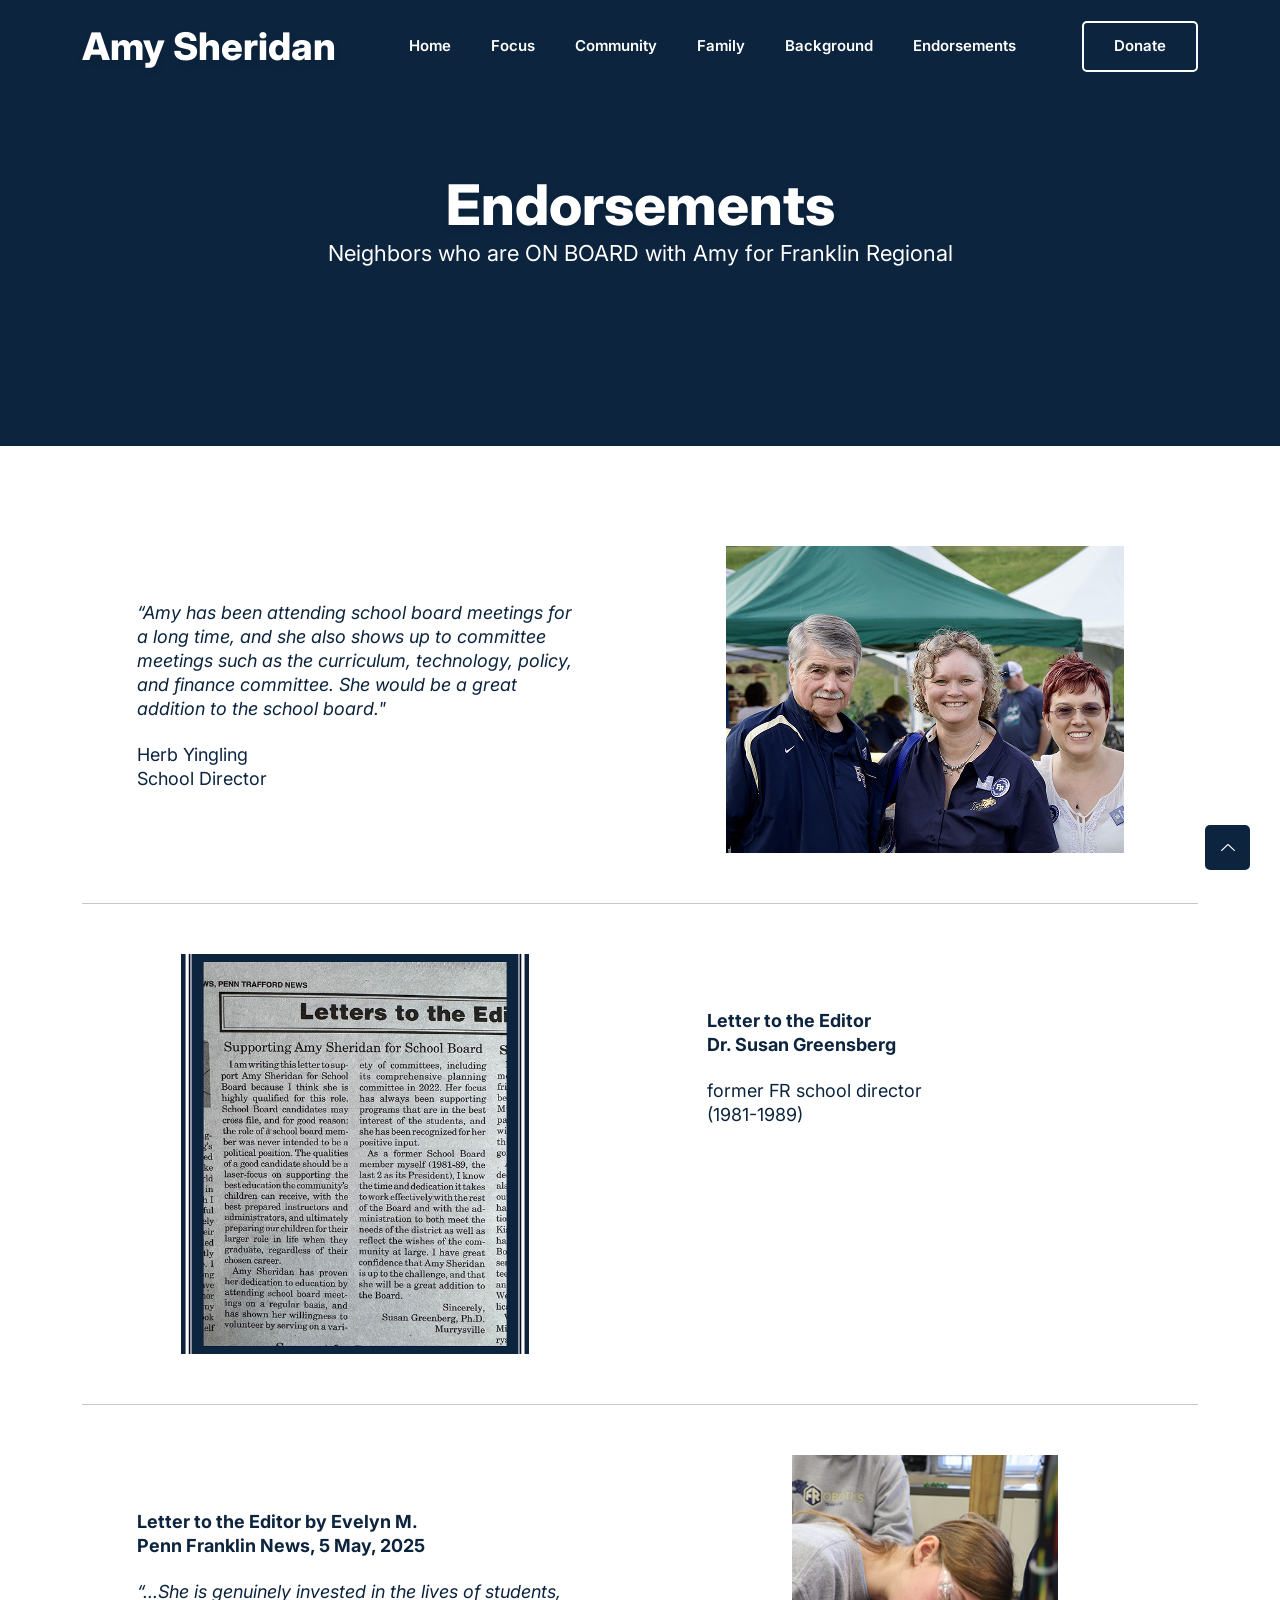
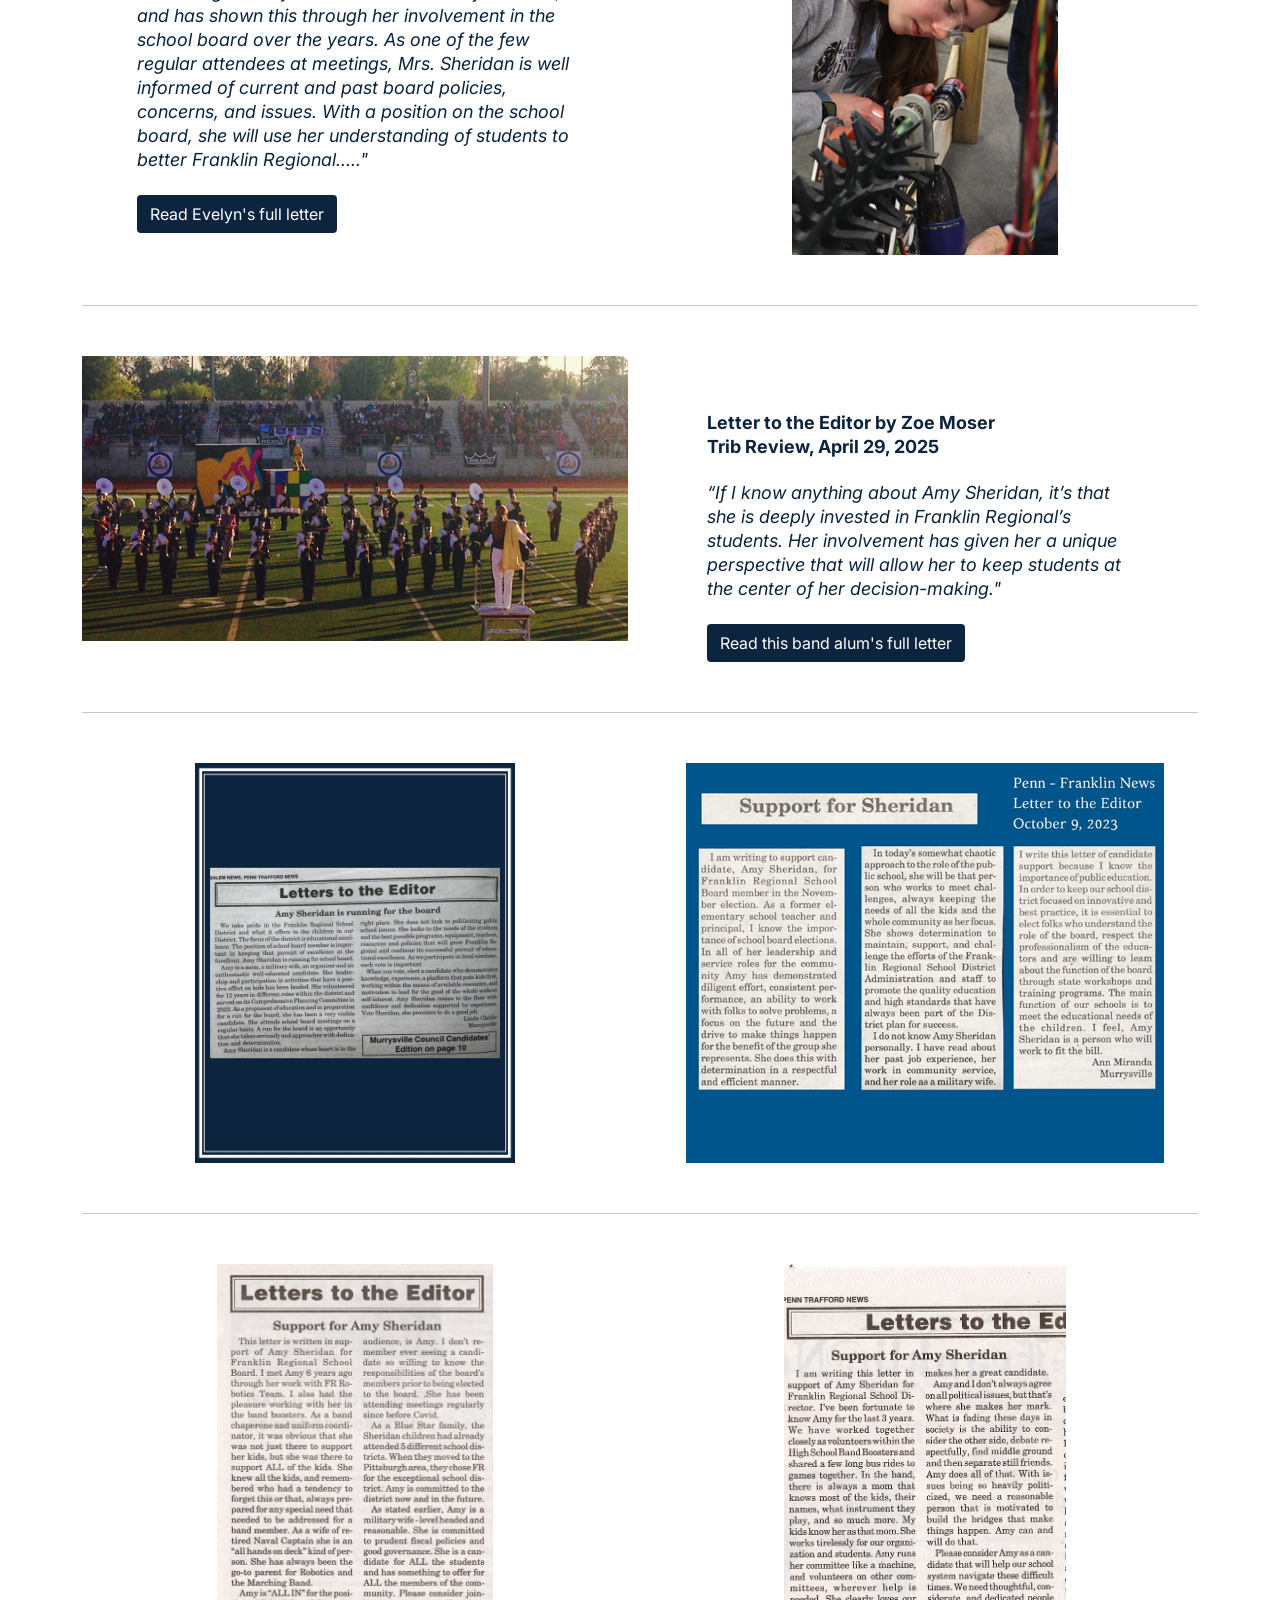
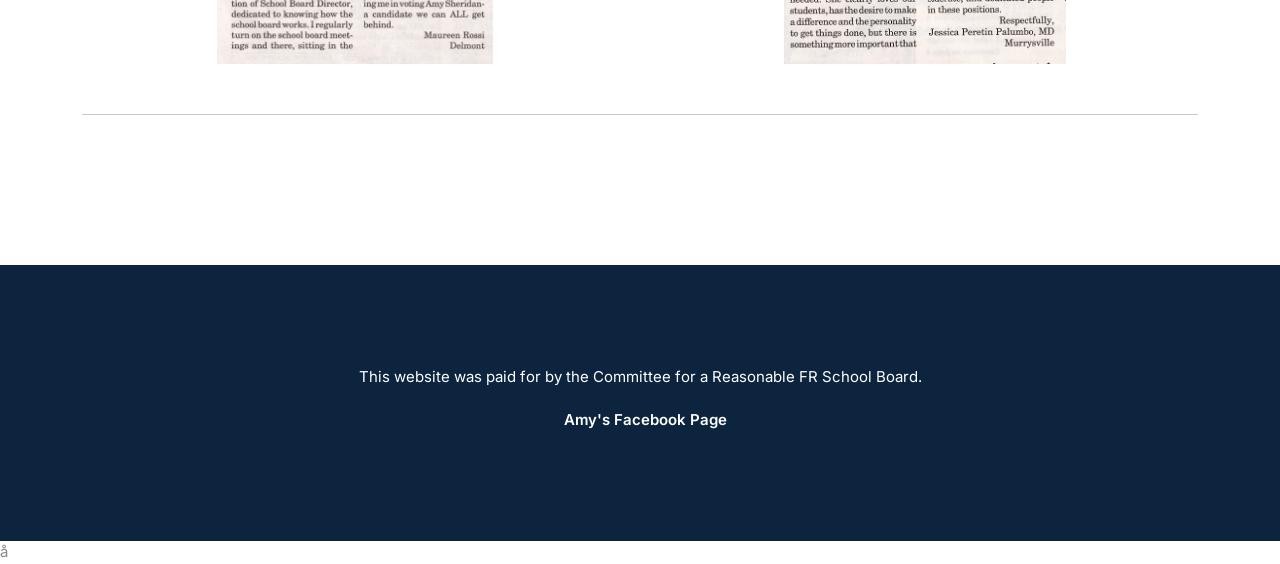
==== endorsements.html @ 5103aaeb "updates fall 25" ====
<!DOCTYPE html>
<html class="no-js" lang="zxx">

<head>
    <meta charset="utf-8" />
    <meta http-equiv="x-ua-compatible" content="ie=edge" />
    <title>Amy Sheridan - FR School Director</title>
    <meta name="description" content="" />
    <meta name="viewport" content="width=device-width, initial-scale=1" />
    <link rel="shortcut icon" type="image/x-icon" href="assets/images/favicon.svg" />

    <!-- ========================= CSS here ========================= -->
    <link rel="stylesheet" href="assets/css/bootstrap.min.css" />
    <link rel="stylesheet" href="assets/css/LineIcons.2.0.css" />
    <link rel="stylesheet" href="assets/css/animate.css" />
    <link rel="stylesheet" href="assets/css/tiny-slider.css" />
    <link rel="stylesheet" href="assets/css/glightbox.min.css" />
    <link rel="stylesheet" href="assets/css/main.css" />

</head>

<body>
    <!--[if lte IE 9]>
      <p class="browserupgrade">
        You are using an <strong>outdated</strong> browser. Please
        <a href="https://browsehappy.com/">upgrade your browser</a> to improve
        your experience and security.
      </p>
    <![endif]-->

    <!-- Preloader -->
    <div class="preloader">
        <div class="preloader-inner">
            <div class="preloader-icon">
                <span></span>
                <span></span>
            </div>
        </div>
    </div>
    <!-- /End Preloader -->

    <!-- Start Header Area -->
    <header class="header navbar-area">
        <div class="container">
            <div class="row align-items-center">
                <div class="col-lg-12">
                    <div class="nav-inner">
                        <!-- Start Navbar -->
                        <nav class="navbar navbar-expand-lg">
                            <a class="navbar-brand" href="index.html">
                                <h1>Amy Sheridan</h1>
                            </a>
                            <button class="navbar-toggler mobile-menu-btn" type="button" data-bs-toggle="collapse"
                                data-bs-target="#navbarSupportedContent" aria-controls="navbarSupportedContent"
                                aria-expanded="false" aria-label="Toggle navigation">
                                <span class="toggler-icon"></span>
                                <span class="toggler-icon"></span>
                                <span class="toggler-icon"></span>
                            </button>
                            <div class="collapse navbar-collapse sub-menu-bar" id="navbarSupportedContent">
                                <ul id="nav" class="navbar-nav ms-auto">
                                    <li class="nav-item">
                                        <a href="https://reasonablefrschoolboard.org#home" class="page-scroll active"
                                            aria-label="Toggle navigation">Home</a>
                                    </li>
                                    <li class="nav-item">
                                        <a href="https://reasonablefrschoolboard.org#focus" class="page-scroll"
                                            aria-label="Toggle navigation">Focus</a>
                                    </li>
                                    <li class="nav-item">
                                        <a href="https://reasonablefrschoolboard.org#community" class="page-scroll"
                                            aria-label="Toggle navigation">Community</a>
                                    </li>
                                    <li class="nav-item">
                                        <a href="https://reasonablefrschoolboard.org#family" class="page-scroll"
                                            aria-label="Toggle navigation">Family</a>
                                    </li>
                                    <li class="nav-item">
                                        <a href="https://reasonablefrschoolboard.org#background" class="page-scroll"
                                            aria-label="Toggle navigation">Background</a>
                                    </li>
                                    <li class="nav-item">
                                        <a href="https://reasonablefrschoolboard.org/endorsements.html" class="page-scroll"
                                            aria-label="Toggle navigation">Endorsements</a>
                                    </li>
                                </ul>
                            </div> <!-- navbar collapse -->
                            <div class="button add-list-button">
                                <a href="#donate" class="btn">Donate</a>
                            </div>
                        </nav>
                        <!-- End Navbar -->
                    </div>
                </div>
            </div> <!-- row -->
        </div> <!-- container -->
    </header>
    <!-- End Header Area -->

    
    <!-- Start Hero Area -->
    <section id="home" class="hero-area">
        <div class="container">
                <div class="hero-content">
                    <h1 class="wow fadeInLeft" data-wow-delay=".4s">Endorsements</h1>
                    <h3 class="wow fadeInLeft" data-wow-delay=".4s">Neighbors who are ON BOARD with Amy for Franklin Regional</h3>
                </div>
        </div>
    </section>
    <!-- End Hero Area -->

    <section id="endorse-hero" class="endorse-hero-area">
        <div class="container">
            <div class="endorse-hero-content">
                
            </div>
        </div>
    </section>


    <section id="endorsements" class="endorsements section">
        <div class="container">
            <!-- <div class="row">
                 <div class="col-12">
                    <h2 class="wow zoomIn" data-wow-delay=".2s">Endorsements</h2>
                </div> 
            </div> -->
            <div class="row">
                <div class="col-lg-6 col-12">
                    <div class="quote">
                        <p><i>“Amy has been attending school board meetings for a long time, and she also shows up to committee meetings such as the curriculum, technology, policy, and finance committee. 

                            She would be a great addition to the school board."</i></p>
                        <br>
                        <p>Herb Yingling</p>
                        <p>School Director</p>
                    </div>
                </div>
                <div class="col-lg-6 col-12">
                    <img src="assets/images/herb2.png" alt="Herb Yingling">
                </div>
            </div>
            <hr class="rounded">
            <div class="row">
                <div class="col-lg-6 col-12">
                    <img src="assets/images/drsusangreensberg.png" alt="Letter by Dr. Susan Greensberg">
                </div>
                <div class="col-lg-6 col-12">
                    <div class="quote">
                        <p><b>Letter to the Editor</b></p>
                        <p><b>Dr. Susan Greensberg</b></p>
                        <br>
                        <p>former FR school director</p>
                        <p>(1981-1989)</p>
                    </div>
                </div>
            </div>
            <hr class="rounded">
            <div class="row">
                <div class="col-lg-6 col-12">
                    <div class="quote">
                        <p><b>Letter to the Editor by Evelyn M.</b></p>
                        <p><b>Penn Franklin News, 5 May, 2025</b></p>
                        <br>
                        <p><i>“...She is genuinely invested in the lives of students, and has shown this through her involvement in the school board over the years. As one of the few regular attendees at meetings, Mrs. Sheridan is well informed of current and past board policies, concerns, and issues. With a position on the school board, she will use her understanding of students to better Franklin Regional....."</i></p>
                        <br>
                        <a href="https://www.facebook.com/100091323761094/posts/im-honored-to-have-received-a-beautifully-written-endorsement-from-a-9th-grade-s/637279242659529/" class="btn" id="evelyn-button">Read Evelyn's full letter</a>
                    </div>
                </div>
                <div class="col-lg-6 col-12">
                    <img src="assets/images/evelyn.png" alt="Evelyn working on the robot">
                </div>
            </div>
            <hr class="rounded">
            <div class="row">
                <div class="col-lg-6 col-12">
                    <img src="assets/images/pasadena.png" alt="FR Band performing in Pasadena, 2015">
                </div>
                <div class="col-lg-6 col-12">
                    <div class="quote">
                        <p><b>Letter to the Editor by Zoe Moser</b></p>
                        <p><b>Trib Review, April 29, 2025</b></p>
                        <br>
                        <p><i>“If I know anything about Amy Sheridan, it’s that she is deeply invested in Franklin Regional’s students. Her involvement has given her a unique perspective that will allow her to keep students at the center of her decision-making."</i></p>
                        <br>
                        <a href="https://triblive.com/opinion/letter-to-the-editor-sheridan-for-franklin-regional-school-board/" class="btn" id="zoe-button">Read this band alum's full letter</a>
                    </div>
                </div>
            </div>
            <hr class="rounded">
            <div class="row">
                <div class="col-lg-6 col-12">
                    <img src="assets/images/lindachrillo.png" alt="Letter from Linda Chrillo">
                </div>
                <div class="col-lg-6 col-12">
                    <img src="assets/images/annmiranda.png" alt="Letter from Ann Miranda">
                </div>
            </div>
            <hr class="rounded">
            <div class="row">
                <div class="col-lg-6 col-12">
                    <img src="assets/images/maureenrossi.png" alt="Letter from Maureen Rossi">
                </div>
                <div class="col-lg-6 col-12">
                    <img src="assets/images/palumbo.png" alt="Letter from Jessica Peretin Palumbo">
                </div>
            </div>
            <hr class="rounded">
        </div>
    </section>

        <!-- Start Footer Area -->
    <footer class="footer">
        <p>This website was paid for by the Committee for a Reasonable FR School Board.</p>
        <div class="button add-list-button">
            <a href="https://www.facebook.com/profile.php?id=100091323761094" class="btn">Amy's Facebook Page</a>
        </div>

    </footer>
    <!--/ End Footer Area -->

    <!-- ========================= scroll-top ========================= -->
    <a href="#" class="scroll-top">
        <i class="lni lni-chevron-up"></i>
    </a>

    <!-- ========================= JS here ========================= -->
    <script src="assets/js/bootstrap.min.js"></script>
    <script src="assets/js/wow.min.js"></script>
    <script src="assets/js/tiny-slider.js"></script>
    <script src="assets/js/glightbox.min.js"></script>
    <script src="assets/js/count-up.min.js"></script>
    <script src="assets/js/main.js"></script>
    <script type="text/javascript">

        //====== counter up 
        var cu = new counterUp({
            start: 0,
            duration: 2000,
            intvalues: true,
            interval: 100,
            append: " ",
        });
        cu.start();
    </script>å

</body>
</html>
---- assets/css/main.css ----
/*======================================
    Variables
========================================*/
/*======================================
    Normalize CSS
========================================*/
@import url("https://fonts.googleapis.com/css2?family=Inter:wght@100;200;300;400;500;600;700;800;900&display=swap");
html {
  scroll-behavior: smooth;
}

body {
  font-family: "Inter", sans-serif;
  font-weight: normal;
  font-style: normal;
  color: #888;
  overflow-x: hidden;
  font-size: 15px;
}

html,body{
  overflow-x: hidden;
}

p {
  margin: 0;
  padding: 0;
  font-size: 15px;
  line-height: 24px;
}

* {
  margin: 0;
  padding: 0;
}

.navbar-toggler:focus,
a:focus,
input:focus,
textarea:focus,
button:focus,
.btn:focus,
.btn.focus,
.btn:not(:disabled):not(.disabled).active,
.btn:not(:disabled):not(.disabled):active {
  text-decoration: none;
  outline: none;
  outline: none !important;
  border-color: none !important;
  -webkit-box-shadow: none !important;
          box-shadow: none !important;
}

.form-check-input:checked {
  background-color: #0C243E;
  border-color: #0C243E;
}

select {
  -webkit-writing-mode: horizontal-tb !important;
  text-rendering: auto;
  color: #0C243E;
  letter-spacing: normal;
  word-spacing: normal;
  text-transform: none;
  text-indent: 0px;
  text-shadow: none;
  display: inline-block;
  text-align: start;
  -webkit-appearance: menulist;
     -moz-appearance: menulist;
          appearance: menulist;
  -webkit-box-sizing: border-box;
          box-sizing: border-box;
  -webkit-box-align: center;
      -ms-flex-align: center;
          align-items: center;
  white-space: pre;
  -webkit-rtl-ordering: logical;
  background-color: -internal-light-dark(white, #3b3b3b);
  cursor: default;
  margin: 0em;
  font: 400 14px;
  border-radius: 0px;
  border-width: 1px;
  border-style: solid;
  border-color: -internal-light-dark(#767676, #858585);
  -o-border-image: initial;
     border-image: initial;
}

span,
a {
  display: inline-block;
  text-decoration: none;
  transition: all 0.4s ease;
  -webkit-transition: all 0.4s ease;
  -moz-transition: all 0.4s ease;
}

audio,
canvas,
iframe,
img,
svg,
video {
  vertical-align: middle;
}

img {
  max-width: 100%;
}

h1,
h2,
h3,
h4,
h5,
h6 {
  font-weight: 600;
  margin: 0px;
  color: #0C243E;
}

h1 a,
h2 a,
h3 a,
h4 a,
h5 a,
h6 a {
  color: inherit;
}

h1 {
  font-size: 50px;
}

h2 {
  font-size: 40px;
}

h3 {
  font-size: 30px;
}

h4 {
  font-size: 25px;
}

h5 {
  font-size: 20px;
}

h6 {
  font-size: 16px;
}

ul,
ol {
  margin: 0px;
  padding: 0px;
  list-style-type: none;
}

.mt-5 {
  margin-top: 5px;
}

.mt-10 {
  margin-top: 10px;
}

.mt-15 {
  margin-top: 15px;
}

.mt-20 {
  margin-top: 20px;
}

.mt-25 {
  margin-top: 25px;
}

.mt-30 {
  margin-top: 30px;
}

.mt-35 {
  margin-top: 35px;
}

.mt-40 {
  margin-top: 40px;
}

.mt-45 {
  margin-top: 45px;
}

.mt-50 {
  margin-top: 50px;
}

.mt-55 {
  margin-top: 55px;
}

.mt-60 {
  margin-top: 60px;
}

.mt-65 {
  margin-top: 65px;
}

.mt-70 {
  margin-top: 70px;
}

.mt-75 {
  margin-top: 75px;
}

.mt-80 {
  margin-top: 80px;
}

.mt-85 {
  margin-top: 85px;
}

.mt-90 {
  margin-top: 90px;
}

.mt-95 {
  margin-top: 95px;
}

.mt-100 {
  margin-top: 100px;
}

.mt-105 {
  margin-top: 105px;
}

.mt-110 {
  margin-top: 110px;
}

.mt-115 {
  margin-top: 115px;
}

.mt-120 {
  margin-top: 120px;
}

.mt-125 {
  margin-top: 125px;
}

.mt-130 {
  margin-top: 130px;
}

.mt-135 {
  margin-top: 135px;
}

.mt-140 {
  margin-top: 140px;
}

.mt-145 {
  margin-top: 145px;
}

.mt-150 {
  margin-top: 150px;
}

.mt-155 {
  margin-top: 155px;
}

.mt-160 {
  margin-top: 160px;
}

.mt-165 {
  margin-top: 165px;
}

.mt-170 {
  margin-top: 170px;
}

.mt-175 {
  margin-top: 175px;
}

.mt-180 {
  margin-top: 180px;
}

.mt-185 {
  margin-top: 185px;
}

.mt-190 {
  margin-top: 190px;
}

.mt-195 {
  margin-top: 195px;
}

.mt-200 {
  margin-top: 200px;
}

.mt-205 {
  margin-top: 205px;
}

.mt-210 {
  margin-top: 210px;
}

.mt-215 {
  margin-top: 215px;
}

.mt-220 {
  margin-top: 220px;
}

.mt-225 {
  margin-top: 225px;
}

.mb-5 {
  margin-bottom: 5px;
}

.mb-10 {
  margin-bottom: 10px;
}

.mb-15 {
  margin-bottom: 15px;
}

.mb-20 {
  margin-bottom: 20px;
}

.mb-25 {
  margin-bottom: 25px;
}

.mb-30 {
  margin-bottom: 30px;
}

.mb-35 {
  margin-bottom: 35px;
}

.mb-40 {
  margin-bottom: 40px;
}

.mb-45 {
  margin-bottom: 45px;
}

.mb-50 {
  margin-bottom: 50px;
}

.mb-55 {
  margin-bottom: 55px;
}

.mb-60 {
  margin-bottom: 60px;
}

.mb-65 {
  margin-bottom: 65px;
}

.mb-70 {
  margin-bottom: 70px;
}

.mb-75 {
  margin-bottom: 75px;
}

.mb-80 {
  margin-bottom: 80px;
}

.mb-85 {
  margin-bottom: 85px;
}

.mb-90 {
  margin-bottom: 90px;
}

.mb-95 {
  margin-bottom: 95px;
}

.mb-100 {
  margin-bottom: 100px;
}

.mb-105 {
  margin-bottom: 105px;
}

.mb-110 {
  margin-bottom: 110px;
}

.mb-115 {
  margin-bottom: 115px;
}

.mb-120 {
  margin-bottom: 120px;
}

.mb-125 {
  margin-bottom: 125px;
}

.mb-130 {
  margin-bottom: 130px;
}

.mb-135 {
  margin-bottom: 135px;
}

.mb-140 {
  margin-bottom: 140px;
}

.mb-145 {
  margin-bottom: 145px;
}

.mb-150 {
  margin-bottom: 150px;
}

.mb-155 {
  margin-bottom: 155px;
}

.mb-160 {
  margin-bottom: 160px;
}

.mb-165 {
  margin-bottom: 165px;
}

.mb-170 {
  margin-bottom: 170px;
}

.mb-175 {
  margin-bottom: 175px;
}

.mb-180 {
  margin-bottom: 180px;
}

.mb-185 {
  margin-bottom: 185px;
}

.mb-190 {
  margin-bottom: 190px;
}

.mb-195 {
  margin-bottom: 195px;
}

.mb-200 {
  margin-bottom: 200px;
}

.mb-205 {
  margin-bottom: 205px;
}

.mb-210 {
  margin-bottom: 210px;
}

.mb-215 {
  margin-bottom: 215px;
}

.mb-220 {
  margin-bottom: 220px;
}

.mb-225 {
  margin-bottom: 225px;
}

.pt-5 {
  padding-top: 5px;
}

.pt-10 {
  padding-top: 10px;
}

.pt-15 {
  padding-top: 15px;
}

.pt-20 {
  padding-top: 20px;
}

.pt-25 {
  padding-top: 25px;
}

.pt-30 {
  padding-top: 30px;
}

.pt-35 {
  padding-top: 35px;
}

.pt-40 {
  padding-top: 40px;
}

.pt-45 {
  padding-top: 45px;
}

.pt-50 {
  padding-top: 50px;
}

.pt-55 {
  padding-top: 55px;
}

.pt-60 {
  padding-top: 60px;
}

.pt-65 {
  padding-top: 65px;
}

.pt-70 {
  padding-top: 70px;
}

.pt-75 {
  padding-top: 75px;
}

.pt-80 {
  padding-top: 80px;
}

.pt-85 {
  padding-top: 85px;
}

.pt-90 {
  padding-top: 90px;
}

.pt-95 {
  padding-top: 95px;
}

.pt-100 {
  padding-top: 100px;
}

.pt-105 {
  padding-top: 105px;
}

.pt-110 {
  padding-top: 110px;
}

.pt-115 {
  padding-top: 115px;
}

.pt-120 {
  padding-top: 120px;
}

.pt-125 {
  padding-top: 125px;
}

.pt-130 {
  padding-top: 130px;
}

.pt-135 {
  padding-top: 135px;
}

.pt-140 {
  padding-top: 140px;
}

.pt-145 {
  padding-top: 145px;
}

.pt-150 {
  padding-top: 150px;
}

.pt-155 {
  padding-top: 155px;
}

.pt-160 {
  padding-top: 160px;
}

.pt-165 {
  padding-top: 165px;
}

.pt-170 {
  padding-top: 170px;
}

.pt-175 {
  padding-top: 175px;
}

.pt-180 {
  padding-top: 180px;
}

.pt-185 {
  padding-top: 185px;
}

.pt-190 {
  padding-top: 190px;
}

.pt-195 {
  padding-top: 195px;
}

.pt-200 {
  padding-top: 200px;
}

.pt-205 {
  padding-top: 205px;
}

.pt-210 {
  padding-top: 210px;
}

.pt-215 {
  padding-top: 215px;
}

.pt-220 {
  padding-top: 220px;
}

.pt-225 {
  padding-top: 225px;
}

.pb-5 {
  padding-bottom: 5px;
}

.pb-10 {
  padding-bottom: 10px;
}

.pb-15 {
  padding-bottom: 15px;
}

.pb-20 {
  padding-bottom: 20px;
}

.pb-25 {
  padding-bottom: 25px;
}

.pb-30 {
  padding-bottom: 30px;
}

.pb-35 {
  padding-bottom: 35px;
}

.pb-40 {
  padding-bottom: 40px;
}

.pb-45 {
  padding-bottom: 45px;
}

.pb-50 {
  padding-bottom: 50px;
}

.pb-55 {
  padding-bottom: 55px;
}

.pb-60 {
  padding-bottom: 60px;
}

.pb-65 {
  padding-bottom: 65px;
}

.pb-70 {
  padding-bottom: 70px;
}

.pb-75 {
  padding-bottom: 75px;
}

.pb-80 {
  padding-bottom: 80px;
}

.pb-85 {
  padding-bottom: 85px;
}

.pb-90 {
  padding-bottom: 90px;
}

.pb-95 {
  padding-bottom: 95px;
}

.pb-100 {
  padding-bottom: 100px;
}

.pb-105 {
  padding-bottom: 105px;
}

.pb-110 {
  padding-bottom: 110px;
}

.pb-115 {
  padding-bottom: 115px;
}

.pb-120 {
  padding-bottom: 120px;
}

.pb-125 {
  padding-bottom: 125px;
}

.pb-130 {
  padding-bottom: 130px;
}

.pb-135 {
  padding-bottom: 135px;
}

.pb-140 {
  padding-bottom: 140px;
}

.pb-145 {
  padding-bottom: 145px;
}

.pb-150 {
  padding-bottom: 150px;
}

.pb-155 {
  padding-bottom: 155px;
}

.pb-160 {
  padding-bottom: 160px;
}

.pb-165 {
  padding-bottom: 165px;
}

.pb-170 {
  padding-bottom: 170px;
}

.pb-175 {
  padding-bottom: 175px;
}

.pb-180 {
  padding-bottom: 180px;
}

.pb-185 {
  padding-bottom: 185px;
}

.pb-190 {
  padding-bottom: 190px;
}

.pb-195 {
  padding-bottom: 195px;
}

.pb-200 {
  padding-bottom: 200px;
}

.pb-205 {
  padding-bottom: 205px;
}

.pb-210 {
  padding-bottom: 210px;
}

.pb-215 {
  padding-bottom: 215px;
}

.pb-220 {
  padding-bottom: 220px;
}

.pb-225 {
  padding-bottom: 225px;
}

.img-bg {
  background-position: center center;
  background-size: cover;
  background-repeat: no-repeat;
  width: 100%;
  height: 100%;
}

@media only screen and (min-width: 480px) and (max-width: 767px) {
  .container {
    width: 450px;
  }
}

/* Bread Crumbs */
.breadcrumbs {
  position: relative;
  padding-bottom: 100px;
  padding-top: 180px;
  z-index: 2;
  text-align: left;
  background-color: #0C243E;
}

@media only screen and (min-width: 768px) and (max-width: 991px) {
  .breadcrumbs {
    padding-bottom: 60px;
    padding-top: 120px;
  }
}

@media (max-width: 767px) {
  .breadcrumbs {
    padding-bottom: 60px;
    padding-top: 120px;
  }
}

.breadcrumbs .breadcrumbs-content {
  position: relative;
  text-align: center;
}

.breadcrumbs .breadcrumbs-content .page-title {
  font-size: 32px;
  color: #fff;
  font-weight: 700;
  position: relative;
  line-height: 50px;
}

@media only screen and (min-width: 768px) and (max-width: 991px) {
  .breadcrumbs .breadcrumbs-content .page-title {
    font-size: 28px;
    line-height: 42px;
  }
}

@media (max-width: 767px) {
  .breadcrumbs .breadcrumbs-content .page-title {
    font-size: 25px;
    line-height: 38px;
  }
}

.breadcrumbs .breadcrumbs-content .breadcrumb-nav {
  background: transparent;
  border-radius: 0;
  margin-bottom: 0;
  padding: 0;
  display: inline-block;
}

.breadcrumbs .breadcrumb-nav {
  text-align: center;
  margin-top: 15px;
}

@media only screen and (min-width: 768px) and (max-width: 991px) {
  .breadcrumbs .breadcrumb-nav {
    margin-top: 10px;
  }
}

@media (max-width: 767px) {
  .breadcrumbs .breadcrumb-nav {
    margin-top: 8px;
  }
}

.breadcrumbs .breadcrumb-nav li {
  display: inline-block;
  position: relative;
  padding-right: 15px;
  margin-right: 15px;
  text-transform: capitalize;
}

.breadcrumbs .breadcrumb-nav li:after {
  content: "\ea5c";
  font-family: lineIcons;
  font-size: 10px;
  position: absolute;
  top: 4px;
  right: -7px;
}

.breadcrumbs .breadcrumb-nav li:last-child {
  margin: 0;
  padding: 0;
}

.breadcrumbs .breadcrumb-nav li:last-child::after {
  display: none;
}

.breadcrumbs .breadcrumb-nav li,
.breadcrumbs .breadcrumb-nav li a {
  color: #fff;
  font-size: 14px;
  font-weight: 500;
}

.breadcrumbs .breadcrumb-nav li a {
  position: relative;
}

.breadcrumbs .breadcrumb-nav li a:hover {
  text-decoration: underline;
}

.section {
  padding-top: 100px;
  padding-bottom: 100px;
  position: relative;
}

@media only screen and (min-width: 768px) and (max-width: 991px) {
  .section {
    padding-top: 60px;
    padding-bottom: 60px;
  }
}

@media (max-width: 767px) {
  .section {
    padding-top: 50px;
    padding-bottom: 50px;
  }
}

/* Section Title */
.section-title {
  text-align: center;
  margin-bottom: 80px;
  padding: 0 300px;
  position: relative;
  z-index: 5;
}

.section-title h3 {
  font-size: 15px;
  font-weight: 600;
  display: block;
  margin-bottom: 8px;
  color: #0C243E;
  text-transform: uppercase;
}

.section-title h2 {
  font-size: 34px;
  margin-bottom: 25px;
  line-height: 42px;
  position: relative;
  font-weight: 800;
}

.section-title p {
  font-size: 15px;
}

@media only screen and (min-width: 992px) and (max-width: 1199px) {
  .section-title {
    padding: 0px 200px;
    margin-bottom: 70px;
  }
}

@media only screen and (min-width: 768px) and (max-width: 991px) {
  .section-title {
    padding: 0px 20px;
    margin-bottom: 70px;
  }
  .section-title h3 {
    font-size: 14px;
  }
  .section-title h2 {
    font-size: 24px;
    line-height: 32px;
    margin-bottom: 20px;
  }
  .section-title p {
    font-size: 14px;
  }
}

@media (max-width: 767px) {
  .section-title {
    padding: 0px 10px;
    margin-bottom: 60px;
  }
  .section-title h3 {
    font-size: 14px;
  }
  .section-title h2 {
    font-size: 20px;
    line-height: 30px;
    margin-bottom: 18px;
  }
  .section-title p {
    font-size: 14px;
  }
}

.section-title.align-right {
  padding: 0;
  padding-left: 600px;
}

.section-title.align-right h2:before {
  display: none;
}

.section-title.align-right h2:after {
  position: absolute;
  right: 0;
  bottom: -1px;
  height: 2px;
  width: 50px;
  background: #0C243E;
  content: "";
}

.section-title.align-left {
  padding: 0;
  padding-right: 600px;
}

.section-title.align-left h2:before {
  left: 0;
  margin-left: 0;
}

/* One Click Scrool Top Button*/
.scroll-top {
  width: 45px;
  height: 45px;
  line-height: 45px;
  background: #0C243E;
  display: -webkit-box;
  display: -ms-flexbox;
  display: flex;
  -webkit-box-pack: center;
      -ms-flex-pack: center;
          justify-content: center;
  -webkit-box-align: center;
      -ms-flex-align: center;
          align-items: center;
  font-size: 14px;
  color: #fff !important;
  position: fixed;
  bottom: 30px;
  right: 30px;
  z-index: 9;
  cursor: pointer;
  -webkit-transition: all .3s ease-out 0s;
  transition: all .3s ease-out 0s;
  border-radius: 5px;
}

.scroll-top:hover {
  -webkit-box-shadow: 0 1rem 3rem rgba(35, 38, 45, 0.15) !important;
  box-shadow: 0 1rem 3rem rgba(35, 38, 45, 0.15) !important;
  -webkit-transform: translate3d(0, -5px, 0);
  transform: translate3d(0, -5px, 0);
  background-color: #0C243E;
}

/* Overlay */
.overlay {
  position: relative;
  z-index: 1;
}

.overlay::before {
  position: absolute;
  top: 0;
  left: 0;
  width: 100%;
  height: 100%;
  opacity: 0.4;
  background: #0C243E;
  content: "";
  -webkit-transition: all 0.4s ease;
  transition: all 0.4s ease;
  z-index: -1;
}

/* Pagination CSS */
.pagination {
  text-align: left;
  margin: 40px 0 0 0;
  display: block;
}

.pagination.center {
  text-align: center;
}

.pagination.right {
  text-align: right;
}

.pagination.left {
  text-align: left;
}

.pagination .pagination-list {
  display: inline-block;
  overflow: hidden;
}

.pagination .pagination-list li {
  margin-right: 5px;
  display: inline-block;
  margin-top: 10px;
}

.pagination .pagination-list li:last-child {
  margin-right: 0px;
}

.pagination .pagination-list li a {
  background: #fff;
  color: #0C243E;
  font-weight: 400;
  font-size: 14px;
  border-radius: 5px;
  padding: 8px 20px;
  text-align: center;
  border: 1px solid #eee;
}

.pagination .pagination-list li.active a,
.pagination .pagination-list li:hover a {
  background: #0C243E;
  color: #fff;
  border-color: transparent;
}

.pagination .pagination-list li a i {
  font-size: 13px;
}

.blog-grids.pagination {
  margin-top: 50px;
  text-align: center;
}

.button .btn {
  display: inline-block;
  font-size: 15px;
  font-weight: 600;
  padding: 10px 25px;
  background-color: #0C243E;
  color: #fff;
  border: none;
  -webkit-transition: 0.2s;
  transition: 0.2s;
  border-radius: 5px;
  position: relative;
  z-index: 1;
  margin-right: 7px;
  overflow: hidden;
}

@media only screen and (min-width: 768px) and (max-width: 991px) {
  .button .btn {
    padding: 12px 25px;
    font-size: 14px;
    font-weight: 500;
  }
}

@media (max-width: 767px) {
  .button .btn {
    padding: 12px 25px;
    font-size: 14px;
    font-weight: 500;
  }
}

.button .btn i {
  display: inline-block;
  margin-right: 5px;
}

.button .btn:last-child {
  margin: 0;
}

.button .btn:hover {
  color: #fff;
  background-color: #0C243E;
  -webkit-box-shadow: 0px 4px 4px #0000000f;
          box-shadow: 0px 4px 4px #0000000f;
}

.button .btn-alt {
  color: #fff !important;
  background: transparent !important;
  border: 2px solid #fff;
  padding: 11px 30px;
}

@media only screen and (min-width: 768px) and (max-width: 991px) {
  .button .btn-alt {
    padding: 10px 30px;
  }
}

@media (max-width: 767px) {
  .button .btn-alt {
    padding: 10px 30px;
  }
}

.button .btn-alt:hover {
  background-color: #fff !important;
  color: #0C243E !important;
}

.align-left {
  text-align: left;
}

.align-right {
  text-align: right;
}

.align-center {
  text-align: center;
}

/* Preloader */
.preloader {
  position: fixed;
  top: 0;
  left: 0;
  z-index: 999999999;
  width: 100%;
  height: 100%;
  background-color: #fff;
  overflow: hidden;
}

.preloader-inner {
  position: absolute;
  top: 50%;
  left: 50%;
  -webkit-transform: translate(-50%, -50%);
  transform: translate(-50%, -50%);
}

.preloader-icon {
  width: 100px;
  height: 100px;
  display: inline-block;
  padding: 0px;
}

.preloader-icon span {
  position: absolute;
  display: inline-block;
  width: 100px;
  height: 100px;
  border-radius: 100%;
  background: #0C243E;
  -webkit-animation: preloader-fx 1.6s linear infinite;
  animation: preloader-fx 1.6s linear infinite;
}

.preloader-icon span:last-child {
  animation-delay: -0.8s;
  -webkit-animation-delay: -0.8s;
}

@keyframes preloader-fx {
  0% {
    -webkit-transform: scale(0, 0);
            transform: scale(0, 0);
    opacity: 0.5;
  }
  100% {
    -webkit-transform: scale(1, 1);
            transform: scale(1, 1);
    opacity: 0;
  }
}

@-webkit-keyframes preloader-fx {
  0% {
    -webkit-transform: scale(0, 0);
    opacity: 0.5;
  }
  100% {
    -webkit-transform: scale(1, 1);
    opacity: 0;
  }
}

/*======================================
	Start Header CSS
========================================*/
.header {
  width: 100%;
  background: transparent;
  position: absolute;
  width: 100%;
  left: 0;
  top: 0;
}

@media only screen and (min-width: 768px) and (max-width: 991px) {
  .header {
    padding: 18px 0 !important;
  }
  .header .mobile-menu-btn .toggler-icon {
    background-color: #fff;
  }
  .header .button {
    margin: 0 !important;
  }
  .header .navbar-collapse {
    position: absolute;
    top: 67px !important;
    left: 0;
    width: 100%;
    background-color: #fff;
    z-index: 9;
    -webkit-box-shadow: 0px 15px 20px 0px rgba(0, 0, 0, 0.1);
            box-shadow: 0px 15px 20px 0px rgba(0, 0, 0, 0.1);
    padding: 10px 20px;
    max-height: 350px;
    overflow-y: scroll;
    border-top: 1px solid #eee;
    border-radius: 6px;
  }
  .header .navbar .navbar-nav .nav-item a:hover {
    color: #0C243E !important;
  }
  .header .navbar .navbar-nav .nav-item a.active {
    color: #0C243E !important;
  }
  .header .navbar-nav .nav-item {
    margin: 0;
  }
  .header .navbar-nav .nav-item:hover a {
    color: #0C243E;
  }
  .header .navbar-nav .nav-item a {
    padding: 12px 16px !important;
  }
  .header .navbar-nav .nav-item a::before {
    display: none;
  }
  .header .navbar-nav .nav-item .sub-menu {
    position: static;
    width: 100%;
    opacity: 1;
    visibility: visible;
    -webkit-box-shadow: none;
            box-shadow: none;
    padding: 0;
    border: none;
    margin-left: 15px;
    margin-right: 15px;
  }
  .header .navbar-nav .nav-item .sub-menu .nav-item a {
    padding: 12px 12px;
  }
  .header .navbar-nav .nav-item .sub-menu .nav-item a:hover {
    color: #0C243E !important;
  }
  .header .navbar-nav .nav-item a {
    color: #051441;
    display: -webkit-box;
    display: -ms-flexbox;
    display: flex;
    -webkit-box-pack: justify;
        -ms-flex-pack: justify;
            justify-content: space-between;
    padding: 10px 0;
  }
  .header .navbar-nav .nav-item a::after {
    opacity: 1;
    visibility: visible;
  }
  .header .navbar-nav .nav-item .sub-menu li.active {
    background: #fff !important;
    color: #0C243E !important;
  }
  .header .navbar-nav .nav-item .sub-menu .nav-item {
    margin: 0 !important;
  }
  .header .navbar-nav .nav-item .sub-menu .nav-item a {
    padding: 10px 12px !important;
  }
  .header .navbar-nav .nav-item .sub-menu li:hover {
    background: #fff !important;
    color: #0C243E !important;
  }
  .header .navbar-nav .nav-item a {
    font-size: 14px;
  }
  .header .navbar-nav .nav-item a:hover {
    color: #0C243E;
  }
}

@media (max-width: 767px) {
  .header {
    padding: 18px 0 !important;
  }
  .header .mobile-menu-btn .toggler-icon {
    background-color: #fff;
  }
  .header .navbar-collapse {
    position: absolute;
    top: 58px !important;
    left: 0;
    width: 100%;
    background-color: #fff;
    z-index: 9;
    -webkit-box-shadow: 0px 15px 20px 0px rgba(0, 0, 0, 0.1);
            box-shadow: 0px 15px 20px 0px rgba(0, 0, 0, 0.1);
    padding: 10px 20px;
    max-height: 350px;
    overflow-y: scroll;
    border-top: 1px solid #eee;
    border-radius: 6px;
  }
  .header .navbar .navbar-nav .nav-item a:hover {
    color: #0C243E !important;
  }
  .header .navbar .navbar-nav .nav-item a.active {
    color: #0C243E !important;
  }
  .header .navbar-nav .nav-item {
    margin: 0;
  }
  .header .navbar-nav .nav-item:hover a {
    color: #0C243E;
  }
  .header .navbar-nav .nav-item a {
    padding: 12px 16px !important;
  }
  .header .navbar-nav .nav-item a::before {
    display: none;
  }
  .header .navbar-nav .nav-item .sub-menu {
    position: static;
    width: 100%;
    opacity: 1;
    visibility: visible;
    -webkit-box-shadow: none;
            box-shadow: none;
    padding: 0;
    border: none;
    margin-left: 15px;
    margin-right: 15px;
  }
  .header .navbar-nav .nav-item .sub-menu .nav-item a {
    padding: 12px 12px;
  }
  .header .navbar-nav .nav-item .sub-menu .nav-item a:hover {
    color: #0C243E !important;
  }
  .header .navbar-nav .nav-item a {
    color: #051441;
    display: -webkit-box;
    display: -ms-flexbox;
    display: flex;
    -webkit-box-pack: justify;
        -ms-flex-pack: justify;
            justify-content: space-between;
    padding: 10px 0;
  }
  .header .navbar-nav .nav-item a::after {
    opacity: 1;
    visibility: visible;
  }
  .header .navbar-nav .nav-item .sub-menu li.active {
    background: #fff !important;
    color: #0C243E !important;
  }
  .header .navbar-nav .nav-item .sub-menu .nav-item {
    margin: 0 !important;
  }
  .header .navbar-nav .nav-item .sub-menu .nav-item a {
    padding: 10px 12px !important;
  }
  .header .navbar-nav .nav-item .sub-menu li:hover {
    background: #fff !important;
    color: #0C243E !important;
  }
  .header .navbar-nav .nav-item a {
    font-size: 14px;
  }
  .header .navbar-nav .nav-item a:hover {
    color: #0C243E;
  }
}

@media (max-width: 767px) {
  .header .button {
    display: none;
  }
}

.header .button .btn {
  background-color: transparent;
  border: 2px solid #fff;
  color: #fff;
  padding: 12px 30px;
}

.header .button .btn:hover {
  background-color: #fff;
  color: #0C243E;
}

.header .navbar-brand img {
  width: 160px;
}

.navbar-brand h1 {
  font-size: 38px;
  font-weight: 800;
  line-height: 50px;
  color: #fff;
  text-shadow: 0px 3px 8px #00000017;
  text-align: center;
}

@media only screen and (min-width: 768px) and (max-width: 991px) {
  .header .navbar-brand img {
    width: 170px;
  }
}

@media (max-width: 767px) {
  .header .navbar-brand img {
    width: 160px;
  }
}

.header.sticky .navbar-brand .white-logo {
  opacity: 0;
  visibility: hidden;
}

.header.sticky .navbar-brand .dark-logo {
  opacity: 1;
  visibility: visible;
}

.header.sticky .button .btn {
  background-color: #0C243E;
  color: #fff;
  border-color: transparent;
}

.header.sticky .button .btn:hover {
  background-color: #0C243E;
  color: #fff;
}

.sticky {
  position: fixed;
  z-index: 99;
  background-color: #fff;
  -webkit-box-shadow: 0px 20px 50px 0px rgba(0, 0, 0, 0.05);
          box-shadow: 0px 20px 50px 0px rgba(0, 0, 0, 0.05);
  -webkit-transition: all 0.3s ease-out 0s;
  transition: all 0.3s ease-out 0s;
  top: 0;
}

.navbar-expand-lg .navbar-nav {
  margin: 0;
  margin-left: auto !important;
  margin-right: auto !important;
}

.header .navbar .navbar-nav .nav-item a.active {
  color: #fff;
}

.sticky .navbar .navbar-nav .nav-item a.active {
  color: #0C243E;
}

.sticky .navbar .navbar-nav .nav-item a {
  color: #0C243E;
}

.header .navbar .navbar-nav .nav-item .sub-menu a.active {
  color: #fff;
}

.sticky .navbar .navbar-nav .nav-item .sub-menu a.active {
  color: #fff;
}

.sticky .navbar .mobile-menu-btn .toggler-icon {
  background: #333;
}

/*===== NAVBAR =====*/
.navbar-area {
  width: 100%;
  z-index: 99;
  -webkit-transition: all 0.3s ease-out 0s;
  transition: all 0.3s ease-out 0s;
  padding: 0;
}

.navbar-area.sticky {
  position: fixed;
  z-index: 99;
  background: #0C243E;
  -webkit-box-shadow: 0px 20px 50px 0px rgba(0, 0, 0, 0.05);
          box-shadow: 0px 20px 50px 0px rgba(0, 0, 0, 0.05);
  -webkit-transition: all 0.3s ease-out 0s;
  transition: all 0.3s ease-out 0s;
  background: #ecb129;
  padding: 0px 0;
}

.navbar {
  padding: 0;
  position: relative;
  -webkit-transition: all 0.3s ease-out 0s;
  transition: all 0.3s ease-out 0s;
}

.navbar-brand {
  padding-left: 0;
  border-radius: 0;
}

.mobile-menu-btn {
  padding: 0px;
}

.mobile-menu-btn:focus {
  text-decoration: none;
  outline: none;
  -webkit-box-shadow: none;
          box-shadow: none;
}

.mobile-menu-btn .toggler-icon {
  width: 30px;
  height: 2px;
  background-color: #222;
  display: block;
  margin: 5px 0;
  position: relative;
  -webkit-transition: all 0.3s ease-out 0s;
  transition: all 0.3s ease-out 0s;
}

.mobile-menu-btn.active .toggler-icon:nth-of-type(1) {
  -webkit-transform: rotate(45deg);
          transform: rotate(45deg);
  top: 7px;
}

.mobile-menu-btn.active .toggler-icon:nth-of-type(2) {
  opacity: 0;
}

.mobile-menu-btn.active .toggler-icon:nth-of-type(3) {
  -webkit-transform: rotate(135deg);
          transform: rotate(135deg);
  top: -7px;
}

.navbar-nav .nav-item {
  z-index: 1;
  position: relative;
  margin-right: 40px;
}

.navbar-nav .nav-item:last-child {
  margin-right: 0 !important;
}

.navbar-nav .nav-item:hover a {
  color: #fff;
}

.sticky .navbar-nav .nav-item:hover a {
  color: #0C243E;
}

.navbar-nav .nav-item a {
  font-size: 15px;
  color: #fff;
  -webkit-transition: all 0.3s ease-out 0s;
  transition: all 0.3s ease-out 0s;
  position: relative;
  padding: 35px 0;
  display: -webkit-inline-box;
  display: -ms-inline-flexbox;
  display: inline-flex;
  -webkit-box-align: center;
      -ms-flex-align: center;
          align-items: center;
  font-weight: 600;
  transition: all 0.3s ease-out 0s;
  position: relative;
  text-transform: capitalize;
}

.navbar-nav .nav-item a::after {
  opacity: 0;
  visibility: hidden;
}

.navbar-nav .nav-item:hover a:before {
  width: 100%;
}

.navbar-nav .nav-item a.active {
  color: #fff;
}

.navbar-nav .nav-item a.dd-menu::after {
  content: "\ea58";
  font: normal normal normal 1em/1 "LineIcons";
  position: absolute;
  right: 17px;
  font-size: 10px;
  top: 50%;
  margin-left: 5px;
  margin-top: 0px;
  -webkit-transition: all 0.3s ease-out 0s;
  transition: all 0.3s ease-out 0s;
  height: 10px;
}

@media only screen and (min-width: 992px) and (max-width: 1199px) {
  .navbar-nav .nav-item a.dd-menu::after {
    right: 13px;
  }
}

@media only screen and (min-width: 768px) and (max-width: 991px), (max-width: 767px) {
  .navbar-nav .nav-item a.dd-menu::after {
    top: 18px;
    right: 0;
    -webkit-transform: rotate(180deg);
            transform: rotate(180deg);
  }
}

@media only screen and (min-width: 768px) and (max-width: 991px), (max-width: 767px) {
  .navbar-nav .nav-item a.collapsed::after {
    -webkit-transform: rotate(0deg);
            transform: rotate(0deg);
  }
}

.navbar-nav .nav-item:hover > .sub-menu {
  top: 100%;
  opacity: 1;
  visibility: visible;
}

.navbar-nav .nav-item:hover > .sub-menu .sub-menu {
  left: 100%;
  top: 0;
}

.navbar-nav .nav-item .sub-menu {
  padding: 30px;
  min-width: 240px;
  background: #fff;
  -webkit-box-shadow: 0px 5px 20px #0000001a;
          box-shadow: 0px 5px 20px #0000001a;
  position: absolute;
  top: 110% !important;
  left: 0;
  opacity: 0;
  visibility: hidden;
  -webkit-transition: all 0.3s ease-out 0s;
  transition: all 0.3s ease-out 0s;
  border-radius: 0 0 4px 4px;
  border-radius: 5px;
}

.navbar-nav .nav-item:hover .sub-menu {
  top: 100% !important;
}

.navbar-nav .nav-item .sub-menu .nav-item {
  width: 100%;
  margin-bottom: 15px;
}

.navbar-nav .nav-item .sub-menu .nav-item:last-child {
  margin: 0;
}

.navbar-nav .nav-item .sub-menu .nav-item a {
  padding: 0;
  color: #888;
  display: block;
  width: 100%;
  font-size: 14px;
  font-weight: 500;
  text-transform: capitalize;
  position: relative;
  z-index: 1;
  border-radius: 4px;
  overflow: hidden;
  -webkit-transition: all 0.1s ease;
  transition: all 0.1s ease;
}

.navbar-nav .nav-item .sub-menu .nav-item a:hover {
  color: #0C243E;
}

.navbar-nav .nav-item .sub-menu.left-menu {
  left: -100%;
}

.navbar-nav .nav-item .sub-menu.collapse:not(.show) {
  display: block;
}

@media only screen and (min-width: 768px) and (max-width: 991px), (max-width: 767px) {
  .navbar-nav .nav-item .sub-menu.collapse:not(.show) {
    display: none;
  }
}

.navbar-nav .nav-item .sub-menu > li {
  display: block;
  margin-left: 0;
}

.navbar-nav .nav-item .sub-menu > li:last-child {
  border: none;
}

.navbar-nav .nav-item .sub-menu > li.active > a {
  color: #0C243E !important;
}

.navbar-nav .nav-item .sub-menu > li > a {
  font-weight: 400;
  display: block;
  padding: 12px 15px;
  font-size: 14px;
  color: #222;
  font-weight: 400;
}

.navbar-nav .nav-item .sub-menu > li:first-child a {
  border: none;
}

.add-list-button {
  display: inline-block;
  margin-left: 10px;
}

.add-list-button .btn i {
  font-size: 14px;
  display: inline-block;
  margin-right: 5px;
}

/*======================================
     End Header CSS
  ========================================*/


/*======================================
    Hero Area CSS
========================================*/
.hero-area {
  position: relative;
  padding: 180px 0 120px 0;
  background: #0C243E;
}

@media only screen and (min-width: 768px) and (max-width: 991px) {
  .hero-area {
    padding: 150px 0 60px 0;
  }
}

@media (max-width: 767px) {
  .hero-area {
    padding: 120px 0 50px 0;
  }
}

.hero-area .hero-image img {
  align-items: right;
  width: 100%;
  padding-bottom: 50px;
}

@media only screen and (min-width: 768px) and (max-width: 991px) {
  .hero-area .hero-image {
    margin-top: 40px;
  }
}

@media (max-width: 767px) {
  .hero-area .hero-image {
    margin-top: 40px;
    display: block;
  }
}

.hero-area .hero-content {
  border-radius: 0;
  position: relative;
  z-index: 1;
  text-align: left;
}

.hero-area .hero-content h1 {
  font-size: 56px;
  font-weight: 800;
  line-height: 50px;
  color: #fff;
  text-shadow: 0px 3px 8px #00000017;
  text-align: center;
}

.hero-area .hero-content h1 span {
  display: block;
}

.hero-area .hero-content h2 {
  color: #fff;
  font-weight: 700;
  font-size: 22px;
  margin-bottom: 30px;
  text-align: left;
  padding-top: 20px;
}

.hero-area .hero-content h3 {
  color: #fff;
  font-weight: 400;
  font-size: 22px;
  margin-bottom: 30px;
  text-align: center;
  padding-top: 10px;
  padding-bottom: 30px;
}

.hero-area .hero-content p {
  margin-bottom: 10px;
  font-size: 18px;
  color: white;
}

.hero-area .hero-content .button .btn {
  background-color: #0C243E;
  color: #fff;
  margin-top: 10px;
}

.hero-area .hero-content .button .btn i {
  font-size: 14px;
}

.hero-area .hero-content .button .btn:hover {
  background-color: #0C243E;
  color: #fff;
}

.hero-area .hero-content .button .btn.btn-alt {
  background-color: #ffffff6b;
  color: #fff;
}

.hero-area .hero-content .button .btn.btn-alt:hover {
  background-color: #fff;
  color: #0C243E;
}

@media (max-width: 767px) {
  .hero-area .hero-content .button .video-button {
    margin-top: 20px;
  }
}

.hero-area .hero-content .button .video-button .text {
  display: inline-block;
  margin-left: 15px;
  color: #fff;
  font-weight: 500;
}

.hero-area .hero-content .button .video-button:hover .video {
  color: #fff;
  background-color: #0C243E;
}

.hero-area .hero-content .button .video-button .video {
  height: 50px;
  width: 50px;
  line-height: 50px;
  text-align: center;
  color: #0C243E;
  background-color: #fff;
  border-radius: 50%;
  margin-left: 10px;
  font-size: 16px;
  padding-left: 3px;
  -webkit-transition: all 0.4s ease-in-out;
  transition: all 0.4s ease-in-out;
  position: relative;
}

.hero-area .hero-content .button .video-button .video:before {
  position: absolute;
  content: '';
  left: 0;
  top: 0;
  height: 100%;
  width: 100%;
  border: 1px solid #fff;
  border-radius: 50%;
  -webkit-animation: pulse-border-2 2s linear infinite;
  animation: pulse-border-2 2s linear infinite;
}

@-webkit-keyframes pulse-border {
  0% {
    -webkit-transform: scale(1);
    transform: scale(1);
    opacity: 1;
  }
  100% {
    -webkit-transform: scale(1.3);
    transform: scale(1.3);
    opacity: 0;
  }
}

@keyframes pulse-border {
  0% {
    -webkit-transform: scale(1);
    transform: scale(1);
    opacity: 1;
  }
  100% {
    -webkit-transform: scale(1.3);
    transform: scale(1.3);
    opacity: 0;
  }
}

@-webkit-keyframes pulse-border-2 {
  0% {
    -webkit-transform: scale(1);
    transform: scale(1);
    opacity: 1;
  }
  100% {
    -webkit-transform: scale(1.5);
    transform: scale(1.5);
    opacity: 0;
  }
}

@keyframes pulse-border-2 {
  0% {
    -webkit-transform: scale(1);
    transform: scale(1);
    opacity: 1;
  }
  100% {
    -webkit-transform: scale(1.5);
    transform: scale(1.5);
    opacity: 0;
  }
}

@media only screen and (min-width: 992px) and (max-width: 1199px) {
  .hero-area .hero-content h1 {
    font-size: 40px;
  }
}

@media only screen and (min-width: 768px) and (max-width: 991px) {
  .hero-area .hero-content {
    text-align: center;
  }
  .hero-area .hero-content h1 {
    font-size: 30px;
    font-weight: 700;
    line-height: 38px;
  }
  .hero-area .hero-content p {
    font-size: 15px;
  }
}

@media (max-width: 767px) {
  .hero-area .hero-content {
    padding: 0 10px;
    text-align: center;
  }
  .hero-area .hero-content h1 {
    font-size: 24px;
    line-height: 32px;
  }
  .hero-area .hero-content p {
    margin-top: 15px;
    font-size: 14px;
    line-height: 22px;
  }
  .hero-area .hero-content .button .btn {
    width: 60%;
    margin: 0;
    margin-bottom: 7px;
  }
  .hero-area .hero-content .button .btn:last-child {
    margin: 0;
  }
}

.election-info {
  background: #ffffff;
  padding: 5%;
  border-radius: 5px;
  text-align: center;
  margin-top: 40px;
}

.election-info p {
  color: #0C243E !important;
}

/*======================================
    Misison Area CSS
========================================*/

.mission-goals {
  background-color: #ffffff;
  color: #0C243E !important;
  margin-bottom: 100px;
}

#mission h2 {
  color: #0C243E !important;
}

.mission-goals p {
  text-align: center;
  color: #0C243E !important;
  font-size: 20px;
}

.mission-goals li {
  text-align: center;
  color: #0C243E !important;
  font-size: 20px;
  margin-right: 10%;
  margin-left: 10%;
}

.mission {
  padding-bottom: 0;
}


/*======================================
    focus Area CSS
========================================*/
.focus {
  background-color: #0C243E;
  color: white;
}

.focus .section-title {
  margin-bottom: 30px;
}

.focus h2 { 
  font-weight: 400;
  color: white;
}

.focus .single-feature {
  text-align: left;
  padding: 35px;
  background-color: #ecb129;
  border-radius: 6px;
  position: relative;
  margin-top: 40px;
  -webkit-transition: all 0.5s cubic-bezier(0.68, -0.55, 0.27, 1.55) 0s;
  transition: all 0.5s cubic-bezier(0.68, -0.55, 0.27, 1.55) 0s;
}

.focus .single-feature:hover {
  -webkit-box-shadow: 0px 3px 5px #00000017;
          box-shadow: 0px 3px 5px #00000017;
  -webkit-transform: translateY(-5px);
          transform: translateY(-5px);
}

.focus .single-feature i {
  height: 60px;
  width: 60px;
  line-height: 60px;
  text-align: center;
  display: inline-block;
  background-color: #0C243E;
  color: #fff;
  font-size: 20px;
  border-radius: 7px;
  -webkit-box-shadow: 0px 4px 6px #0000002a;
          box-shadow: 0px 4px 6px #0000002a;
  margin-bottom: 30px;
}

.focus .single-feature h3 {
  font-size: 18px;
  font-weight: 500;
  margin-bottom: 20px;
}

.focus .single-feature p {
  line-height: 22px;
}

/*======================================
    Community Section CSS
========================================*/
.community img {
  margin-top: 40px; 
  margin-right: 15%;
  margin-left: 15%;
  max-width: 80%;
}

.community h3 {
  margin-top: 30px;
  margin-bottom: 15px;
}

.community li {
  color: #0C243E;
  font-size: 20px;
  margin-right: 10%;
  margin-left: 10%;
}

.community p {
  color: #0C243E;
  font-size: 20px;
}

@media (max-width: 767px) {
  .community img {
    max-width: 250px;
  }
}

/*======================================
    Family Section CSS
========================================*/

.family {
  background-color: #0C243E;
  color: white;
}

.family .section-title {
  margin-bottom: 30px;
}

.family h2 { 
  font-weight: 400;
  color: white;
}

.family h3 {
  color: white;
  padding-top: 10%;
  margin-right: 10%;
  margin-left: 10%;
}

.family img {
  margin-top: 40px; 
  margin-right: 15%;
  margin-left: 15%;
  margin-bottom: 40px; 
  max-height: 400px;
}

@media (max-width: 767px) {
  .family img {
    max-width: 250px;
  }
}

/*======================================
    Endorsement Link Section CSS
========================================*/

.words h3{
  margin-top: 30px;
  margin-bottom: 30px;
}

#words-button {
  text-align: center;
}

#endorsement-button {
  color: white;
  background-color: #0C243E;
  font-size: 30px;
}


/*======================================
    Background Section CSS
========================================*/


.background {
  color: white;
  background-color: #0C243E;
}

.background h2 {
  color: white;
}

.background h3 {
  color: white;
  margin-top: 30px;
  margin-bottom: 15px;
  margin-right: 10%;
  margin-left: 10%;
}

.background li {
  color: white;
  font-size: 20px;
  margin-right: 10%;
  margin-left: 10%;
}

.background img {
  max-width: 200px;
}

@media (max-width: 767px) {
  .background img {
    padding-top: 10px;
    max-width: 100px;
    display: block;
    margin-left: auto;
    margin-right: auto;
  }
}


/*======================================
    Testimonials Section CSS
========================================*/

.testimonials {
  background-color: #0C243E;
}

.testimonials .single-feature {
  max-width: 80%;
  align-items: center;
  text-align: left;
  padding: 35px;
  background-color: white;
  border-radius: 6px;
  position: relative;
  margin-top: 40px;
  -webkit-transition: all 0.5s cubic-bezier(0.68, -0.55, 0.27, 1.55) 0s;
  transition: all 0.5s cubic-bezier(0.68, -0.55, 0.27, 1.55) 0s;
  margin-left: 10%;
  margin-right: 10%;
}

.testimonials .single-feature:hover {
  -webkit-box-shadow: 0px 3px 5px #00000017;
          box-shadow: 0px 3px 5px #00000017;
  -webkit-transform: translateY(-5px);
          transform: translateY(-5px);
}

.testimonials .single-feature i {
  height: 60px;
  width: 60px;
  line-height: 60px;
  text-align: center;
  display: inline-block;
  background-color: #0C243E;
  color: #fff;
  font-size: 20px;
  border-radius: 7px;
  -webkit-box-shadow: 0px 4px 6px #0000002a;
          box-shadow: 0px 4px 6px #0000002a;
  margin-bottom: 30px;
}

.testimonials .single-feature h3 {
  font-size: 18px;
  font-weight: 500;
  margin-bottom: 20px;
  margin-top: 20px;
}

.testimonials .single-feature p {
  line-height: 22px;
}

.testimonials img {
  max-height: 200px;
  margin-left: 5%;
  margin-right: 5%;
}



/*======================================
    Endorsements Section CSS
========================================*/

.endorsements {
  background-color: white;
  color: #0C243E;
}

.endorsements .section-title {
  margin-bottom: 30px;
}

.endorsements img {
  display: block;
  margin: auto;
  max-height: 400px;
}

.endorsements p {
  color: #0C243E;
  font-size: 18px;
}

.quote {
  margin-top: 10%;
  margin-right: 10%;
  margin-left: 10%;
}

@media (max-width: 767px) {
  .endorsements img {
    max-width: 250px;
  }
}

hr {
  margin-top: 50px;
  margin-bottom: 50px;
  color: #0C243E;
}

#evelyn-button, #zoe-button {
  color: white;
  background-color: #0C243E;
}


/*======================================
    Endorsements Hero Area CSS
========================================*/
.endorse-hero-area {
  position: relative;
  background: #0C243E;
}

@media only screen and (min-width: 768px) and (max-width: 991px) {
  .endorse-hero-area {
    padding: 150px 0 60px 0;
  }
}

@media (max-width: 767px) {
  .endorse-hero-area {
    padding: 120px 0 50px 0;
  }
}


/*======================================
    Donate Section CSS
========================================*/

.donate {
  background: white;
  color: #0C243E;
  text-align: center;
}

.donate h3 {
  max-width: 60%;
  margin-left: auto;
  margin-right: auto;
  font-weight: 400;
  font-size: 22px;
}

.donate a {
  text-decoration: underline;
  color: #0000EE;
}


/*======================================
	Error 404 CSS
========================================*/
.error-area {
  height: 100vh;
  text-align: center;
  width: auto;
  margin-left: auto;
  margin-right: auto;
  background-color: #fff;
  position: relative;
}

.d-table {
  width: 100%;
  height: 100%;
}

.d-table {
  display: table !important;
}

.d-table-cell {
  vertical-align: middle;
}

.d-table-cell {
  display: table-cell !important;
}

.error-area .error-content h1 {
  font-size: 100px;
  color: #0C243E;
  margin-bottom: 25px;
  font-weight: 800;
  line-height: 100px;
}

@media only screen and (min-width: 768px) and (max-width: 991px) {
  .error-area .error-content h1 {
    font-size: 60px;
    line-height: 50px;
  }
}

@media (max-width: 767px) {
  .error-area .error-content h1 {
    font-size: 45px;
    line-height: 30px;
  }
}

.error-area .error-content h2 {
  font-size: 25px;
  margin-bottom: 10px;
  color: #0C243E;
  font-weight: 700;
}

@media only screen and (min-width: 768px) and (max-width: 991px) {
  .error-area .error-content h2 {
    font-size: 22px;
  }
}

@media (max-width: 767px) {
  .error-area .error-content h2 {
    font-size: 18px;
  }
}

.error-area .error-content p {
  font-weight: 400;
  margin-bottom: 40px;
  color: #888;
}

/*======================================
	Footer CSS
========================================*/
.footer {
  background-color: #0C243E;
  position: relative;
  padding: 100px;
  color: white;
  text-align: center;
}

.footer p {
  padding-bottom: 10px;
}

@media only screen and (min-width: 768px) and (max-width: 991px) {
  .footer .footer-top {
    padding: 80px 0;
    padding-top: 40px;
  }
}

@media (max-width: 767px) {
  .footer .footer-top {
    padding: 60px 0;
    padding-top: 20px;
  }
}

@media only screen and (min-width: 768px) and (max-width: 991px) {
  .footer .single-footer {
    margin-top: 40px;
  }
}

@media (max-width: 767px) {
  .footer .single-footer {
    margin-top: 40px;
    text-align: center;
  }
}

.footer .single-footer.f-about {
  padding-right: 30px;
}

@media (max-width: 767px) {
  .footer .single-footer.f-about {
    padding: 0;
  }
}

.footer .single-footer.f-about .logo img {
  width: 180px;
}

.footer .single-footer.f-about p {
  color: #D2D6DC;
  margin-top: 20px;
  font-size: 14px;
}

.footer .single-footer.f-about .social {
  margin-top: 30px;
}

.footer .single-footer.f-about .social li {
  display: inline-block;
  margin-right: 17px;
}

@media only screen and (min-width: 768px) and (max-width: 991px) {
  .footer .single-footer.f-about .social li {
    margin-bottom: 10px;
  }
}

@media (max-width: 767px) {
  .footer .single-footer.f-about .social li {
    margin-bottom: 10px;
  }
}

.footer .single-footer.f-about .social li:last-child {
  margin: 0;
}

.footer .single-footer.f-about .social li a {
  color: #D2D6DC;
  font-size: 15px;
}

.footer .single-footer.f-about .social li a:hover {
  color: #0C243E;
}

.footer .single-footer.f-about .social li:last-child {
  margin: 0;
}

.footer .single-footer.f-about .copyright-text {
  color: #D2D6DC;
  font-size: 14px;
  margin-top: 40px;
}

@media (max-width: 767px) {
  .footer .single-footer.f-about .copyright-text {
    margin-top: 20px;
  }
}

.footer .single-footer.f-about .copyright-text a {
  color: #D2D6DC;
}

.footer .single-footer.f-about .copyright-text a:hover {
  color: #0C243E;
}

.footer .single-footer.f-link li {
  display: block;
  margin-bottom: 12px;
}

.footer .single-footer.f-link li:last-child {
  margin: 0;
}

.footer .single-footer.f-link li a {
  font-size: 15px;
  font-weight: 400;
  color: #D2D6DC;
}

.footer .single-footer.f-link li a:hover {
  color: #0C243E;
}

.footer .single-footer h3 {
  font-size: 18px;
  font-weight: 600;
  display: block;
  margin-bottom: 35px;
  color: #D2D6DC;
}

@media only screen and (min-width: 768px) and (max-width: 991px) {
  .footer .single-footer h3 {
    margin-bottom: 25px;
  }
}

@media (max-width: 767px) {
  .footer .single-footer h3 {
    margin-bottom: 25px;
  }
}

.footer .footer-newsletter {
  padding-bottom: 100px;
}

@media only screen and (min-width: 768px) and (max-width: 991px) {
  .footer .footer-newsletter {
    padding-bottom: 80px;
  }
}

@media (max-width: 767px) {
  .footer .footer-newsletter {
    padding-bottom: 60px;
    text-align: center;
  }
}

.footer .footer-newsletter .inner-content {
  border: 2px solid rgba(238, 238, 238, 0.171);
  padding: 50px;
  border-radius: 8px;
}

@media only screen and (min-width: 768px) and (max-width: 991px) {
  .footer .footer-newsletter .inner-content {
    padding: 30px;
  }
}

@media (max-width: 767px) {
  .footer .footer-newsletter .inner-content {
    padding: 30px;
  }
}

.footer .footer-newsletter .title {
  position: relative;
}

.footer .footer-newsletter .title h3 {
  color: #D2D6DC;
  font-size: 18px;
  display: block;
  margin-bottom: 10px;
  font-weight: 600;
  text-transform: capitalize;
}

@media only screen and (min-width: 768px) and (max-width: 991px) {
  .footer .footer-newsletter .title h3 {
    font-size: 16px;
  }
}

@media (max-width: 767px) {
  .footer .footer-newsletter .title h3 {
    font-size: 16px;
  }
}

.footer .footer-newsletter .title p {
  font-size: 15px;
  color: #D2D6DC;
}

@media only screen and (min-width: 768px) and (max-width: 991px) {
  .footer .footer-newsletter .title p {
    font-size: 14px;
  }
}

@media (max-width: 767px) {
  .footer .footer-newsletter .title p {
    font-size: 14px;
  }
}

.footer .footer-newsletter .title p a {
  color: #0C243E;
  text-decoration: underline;
}

.footer .footer-newsletter .title p a:hover {
  color: #fff;
}

.footer .footer-newsletter .newsletter-form {
  position: relative;
}

@media (max-width: 767px) {
  .footer .footer-newsletter .newsletter-form {
    margin-top: 30px;
  }
}

.footer .footer-newsletter .newsletter-form input {
  height: 48px;
  width: 300px;
  display: inline-block;
  background: transparent;
  border: none;
  color: #fff;
  border-radius: 0;
  padding: 0 20px;
  color: #fff !important;
  font-size: 14px;
  background-color: #fff3;
  border-radius: 5px;
  float: right;
  margin-right: 148px;
}

@media only screen and (min-width: 768px) and (max-width: 991px) {
  .footer .footer-newsletter .newsletter-form input {
    width: 100%;
    margin: 0;
    padding-right: 144px;
  }
}

@media (max-width: 767px) {
  .footer .footer-newsletter .newsletter-form input {
    width: 100%;
    margin: 0;
    text-align: center;
  }
}

.footer .footer-newsletter .newsletter-form ::-webkit-input-placeholder {
  /* Chrome, Firefox, Opera, Safari 10.1+ */
  color: #fff;
  opacity: 1;
  /* Firefox */
}

.footer .footer-newsletter .newsletter-form :-ms-input-placeholder {
  /* Chrome, Firefox, Opera, Safari 10.1+ */
  color: #fff;
  opacity: 1;
  /* Firefox */
}

.footer .footer-newsletter .newsletter-form ::-ms-input-placeholder {
  /* Chrome, Firefox, Opera, Safari 10.1+ */
  color: #fff;
  opacity: 1;
  /* Firefox */
}

.footer .footer-newsletter .newsletter-form ::placeholder {
  /* Chrome, Firefox, Opera, Safari 10.1+ */
  color: #fff;
  opacity: 1;
  /* Firefox */
}

.footer .footer-newsletter .newsletter-form :-ms-input-placeholder {
  /* Internet Explorer 10-11 */
  color: #fff;
}

.footer .footer-newsletter .newsletter-form ::-ms-input-placeholder {
  /* Microsoft Edge */
  color: #fff;
}

.footer .footer-newsletter .newsletter-form .button {
  display: inline-block;
  position: absolute;
  right: 0;
}

@media (max-width: 767px) {
  .footer .footer-newsletter .newsletter-form .button {
    position: relative;
    margin-top: 10px;
    left: 0;
    bottom: 0;
    width: 100%;
  }
  .footer .footer-newsletter .newsletter-form .button .btn {
    width: 100%;
  }
}

.footer .footer-newsletter .newsletter-form .button .btn {
  display: inline-block;
  background: #0C243E;
  color: #fff;
  height: 48px;
  line-height: 48px;
  padding: 0 30px;
}

.footer .footer-newsletter .newsletter-form .button .btn::before {
  background-color: #fff;
}

.footer .footer-newsletter .newsletter-form .button .btn:hover {
  color: #0C243E;
  background-color: #fff;
}
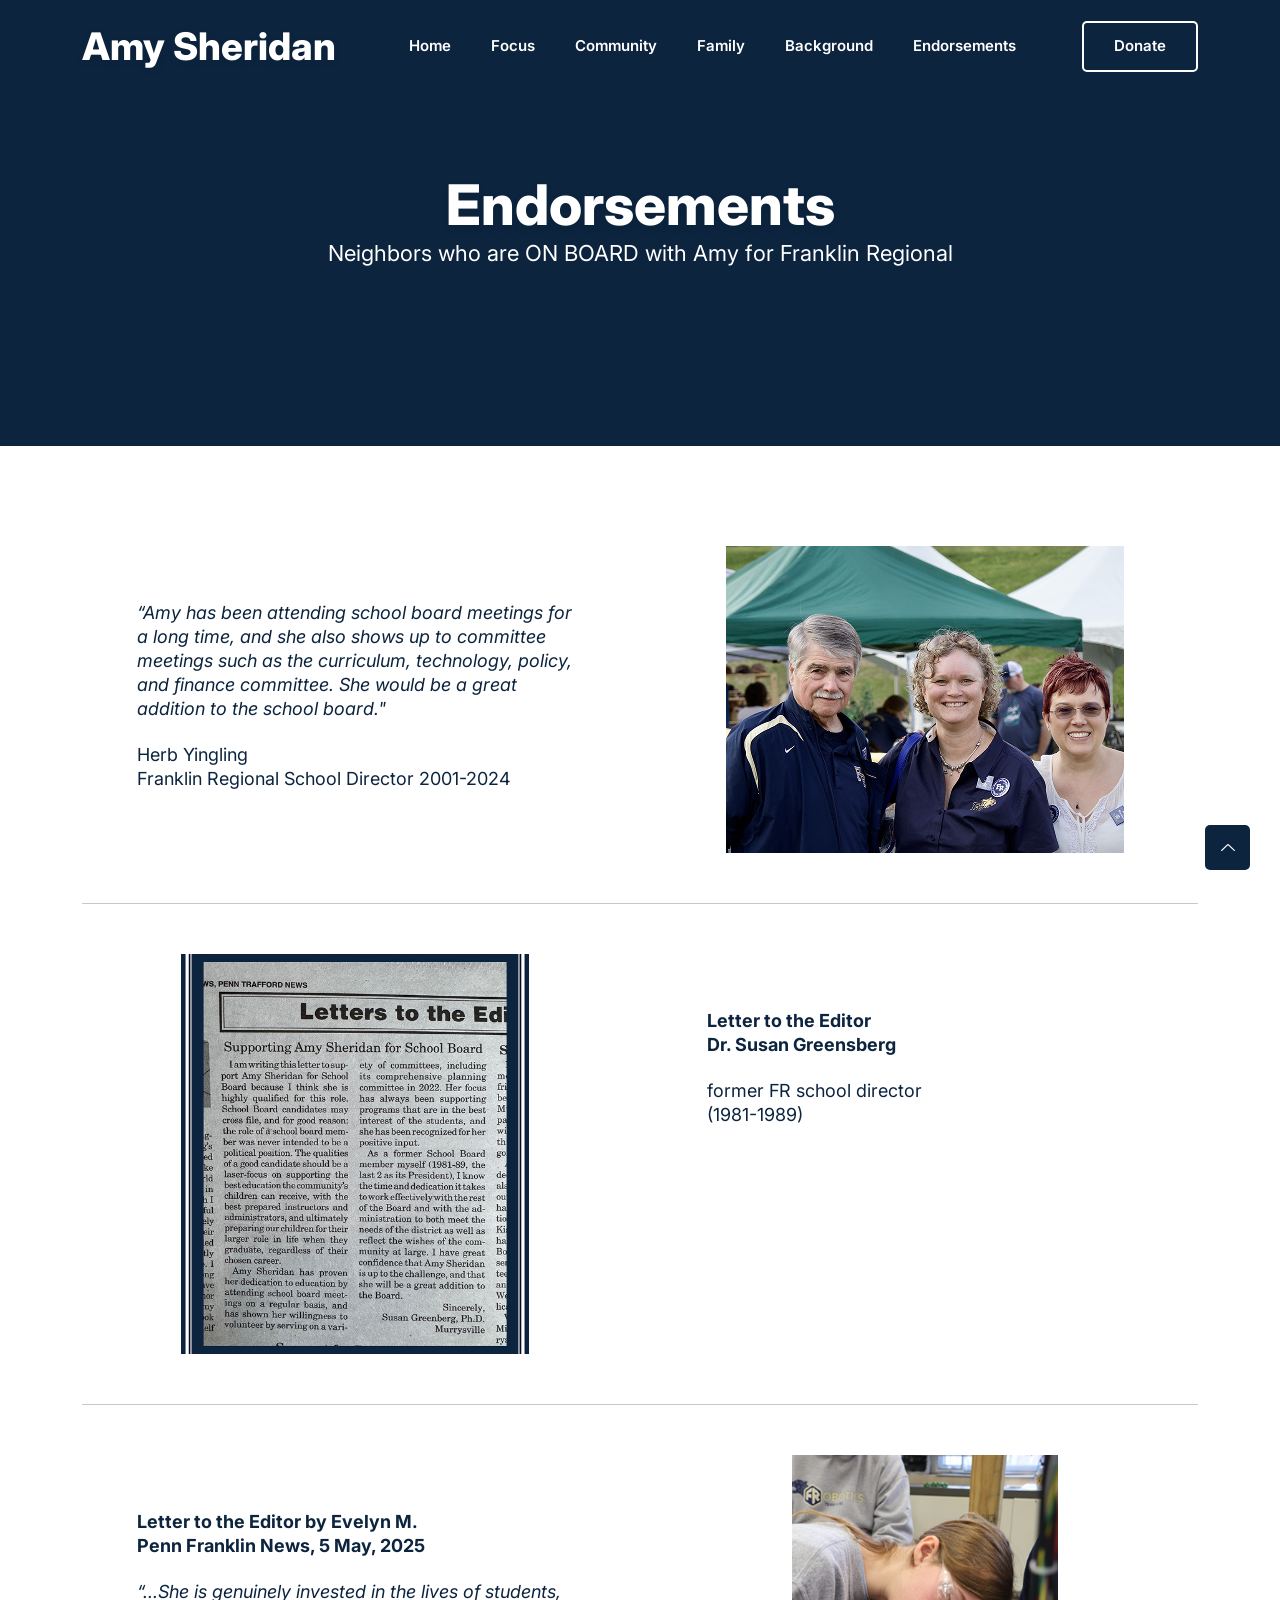
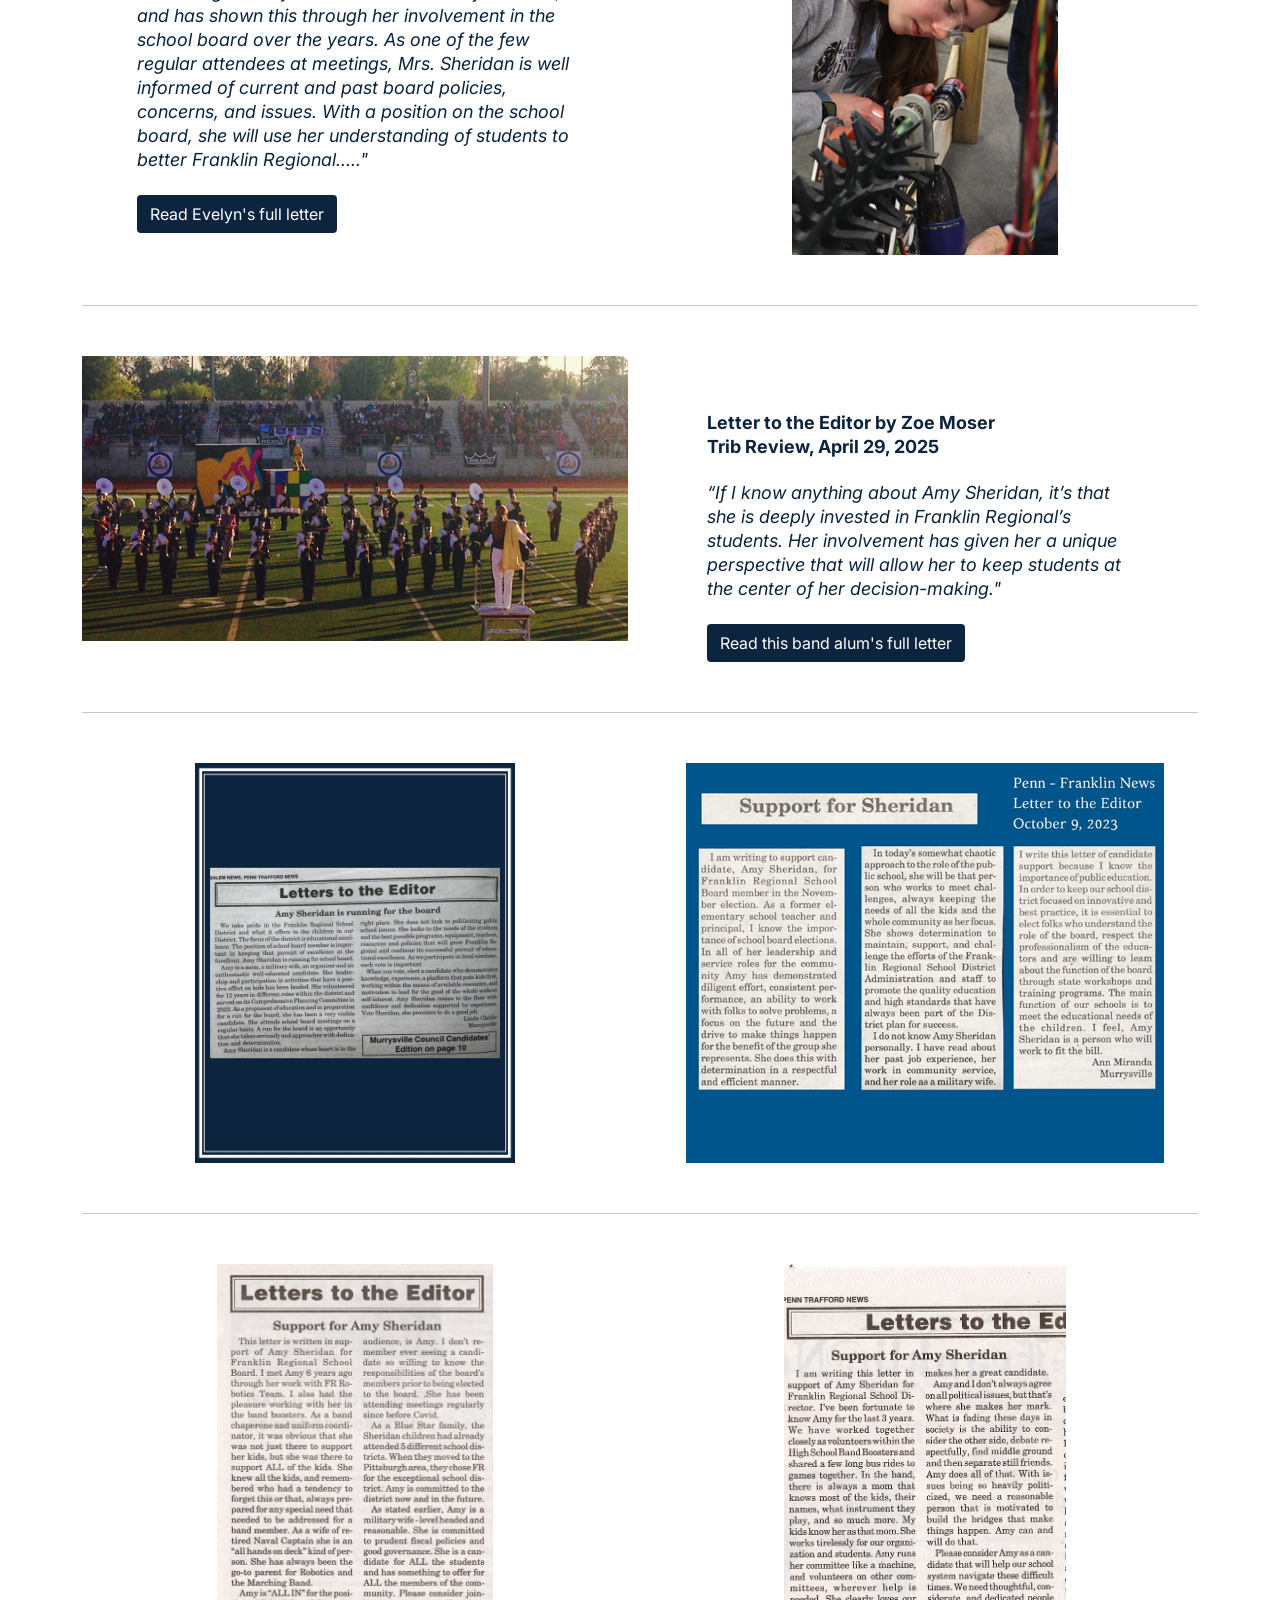
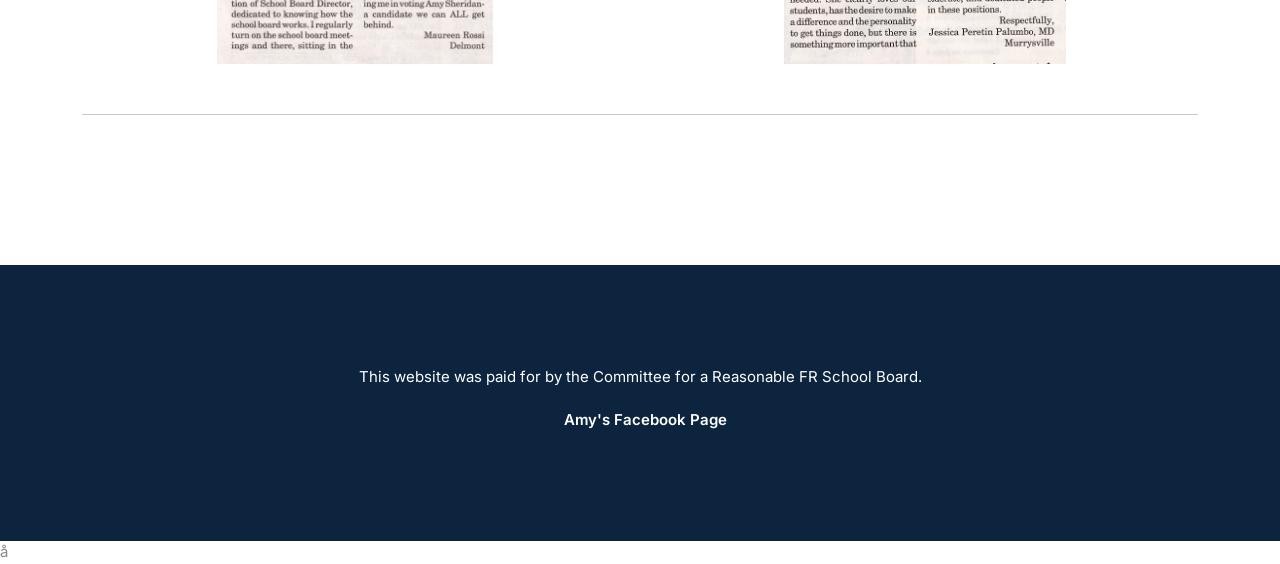
==== commit 624b21c5: "update Herb's title" ====
--- a/endorsements.html
+++ b/endorsements.html
@@ -60,28 +60,28 @@
                             <div class="collapse navbar-collapse sub-menu-bar" id="navbarSupportedContent">
                                 <ul id="nav" class="navbar-nav ms-auto">
                                     <li class="nav-item">
-                                        <a href="https://reasonablefrschoolboard.org#home" class="page-scroll active"
-                                            aria-label="Toggle navigation">Home</a>
-                                    </li>
-                                    <li class="nav-item">
-                                        <a href="https://reasonablefrschoolboard.org#focus" class="page-scroll"
-                                            aria-label="Toggle navigation">Focus</a>
-                                    </li>
-                                    <li class="nav-item">
-                                        <a href="https://reasonablefrschoolboard.org#community" class="page-scroll"
-                                            aria-label="Toggle navigation">Community</a>
-                                    </li>
-                                    <li class="nav-item">
-                                        <a href="https://reasonablefrschoolboard.org#family" class="page-scroll"
-                                            aria-label="Toggle navigation">Family</a>
-                                    </li>
-                                    <li class="nav-item">
-                                        <a href="https://reasonablefrschoolboard.org#background" class="page-scroll"
-                                            aria-label="Toggle navigation">Background</a>
-                                    </li>
-                                    <li class="nav-item">
-                                        <a href="https://reasonablefrschoolboard.org/endorsements.html" class="page-scroll"
-                                            aria-label="Toggle navigation">Endorsements</a>
+                                        <a href="https://reasonablefrschoolboard.org#home"
+                                        target="_blank" aria-label="Visit home page">Home</a>
+                                    </li>
+                                    <li class="nav-item">
+                                        <a href="https://reasonablefrschoolboard.org#focus"
+                                        target="_blank" aria-label="Visit home page">Focus</a>
+                                    </li>
+                                    <li class="nav-item">
+                                        <a href="https://reasonablefrschoolboard.org#community" 
+                                        target="_blank" aria-label="Visit home page">Community</a>
+                                    </li>
+                                    <li class="nav-item">
+                                        <a href="https://reasonablefrschoolboard.org#family" 
+                                        target="_blank" aria-label="Visit home page">Family</a>
+                                    </li>
+                                    <li class="nav-item">
+                                        <a href="https://reasonablefrschoolboard.org#background" 
+                                        target="_blank" aria-label="Visit home page">Background</a>
+                                    </li>
+                                    <li class="nav-item">
+                                        <a href="https://reasonablefrschoolboard.org/endorsements.html" 
+                                        target="_blank" aria-label="Visit home page">Endorsements</a>
                                     </li>
                                 </ul>
                             </div> <!-- navbar collapse -->
@@ -133,7 +133,7 @@
                             She would be a great addition to the school board."</i></p>
                         <br>
                         <p>Herb Yingling</p>
-                        <p>School Director</p>
+                        <p>Franklin Regional School Director 2001-2024</p>
                     </div>
                 </div>
                 <div class="col-lg-6 col-12">
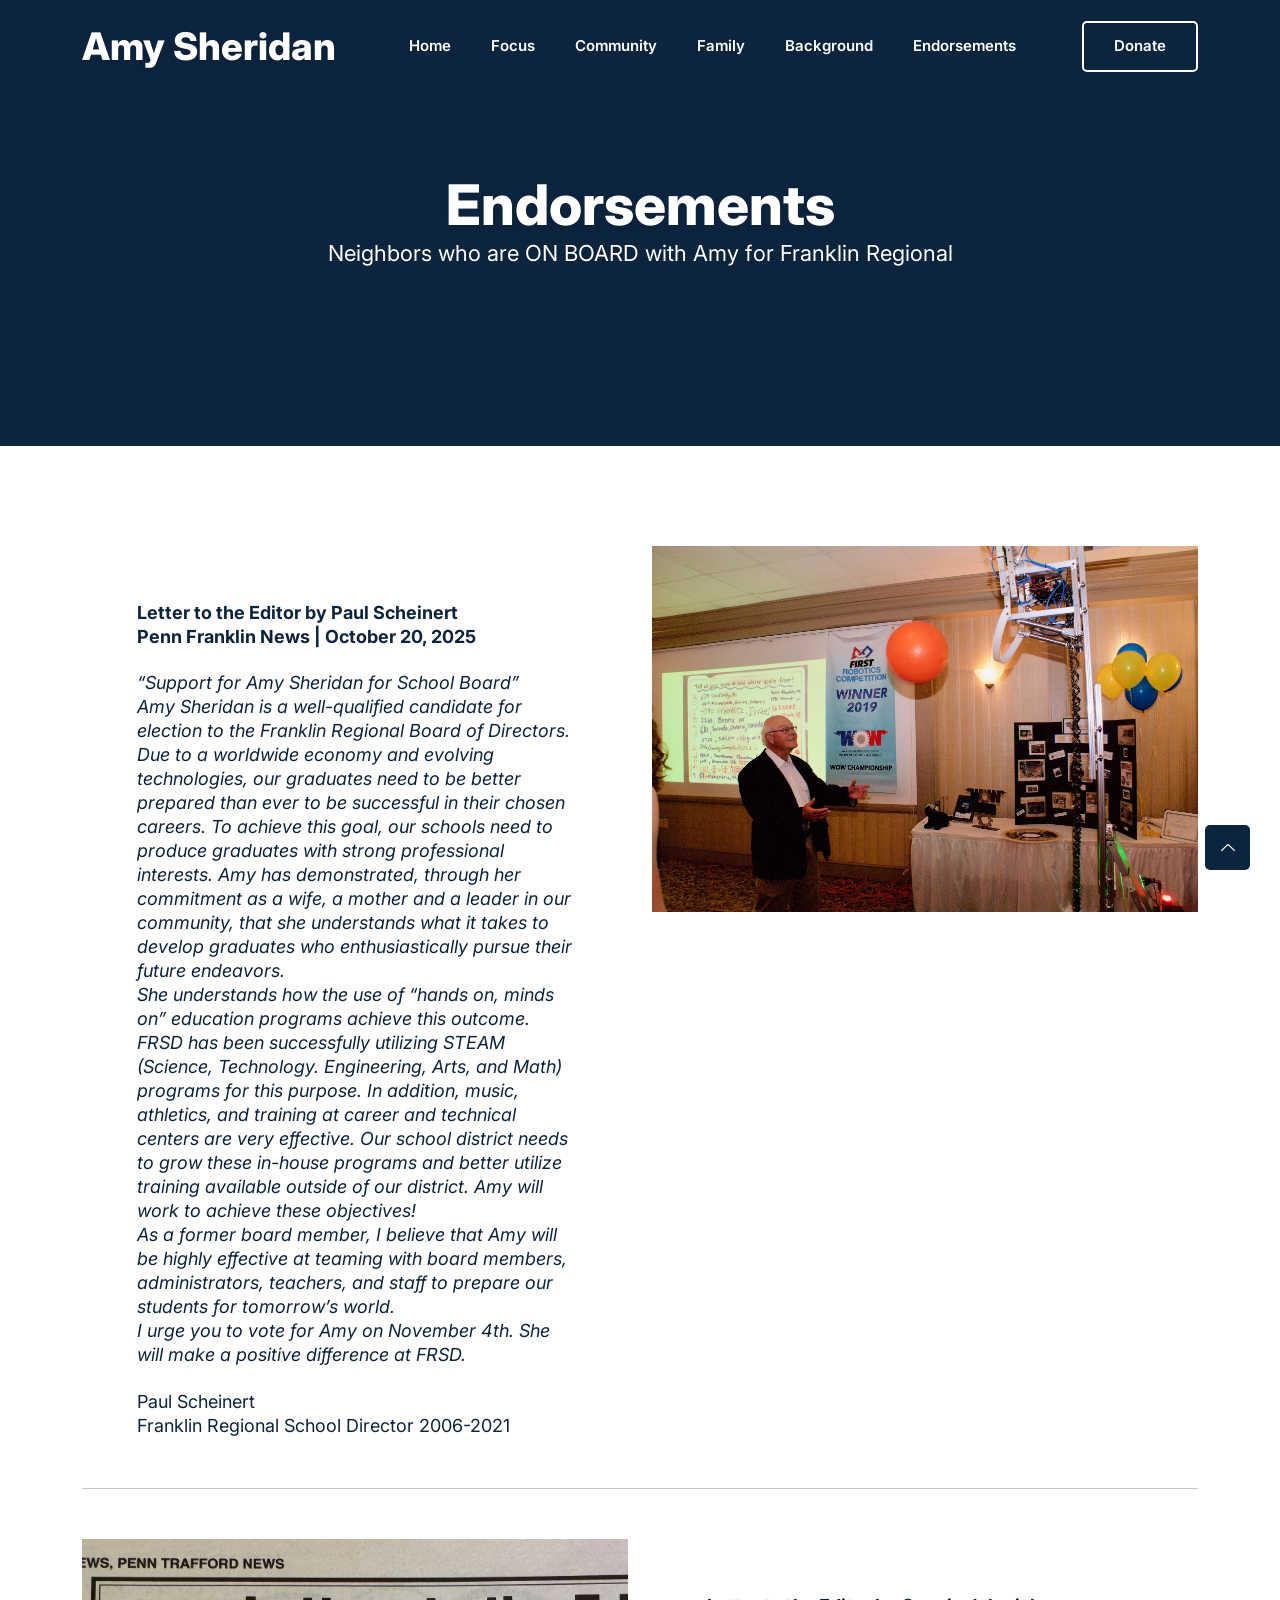
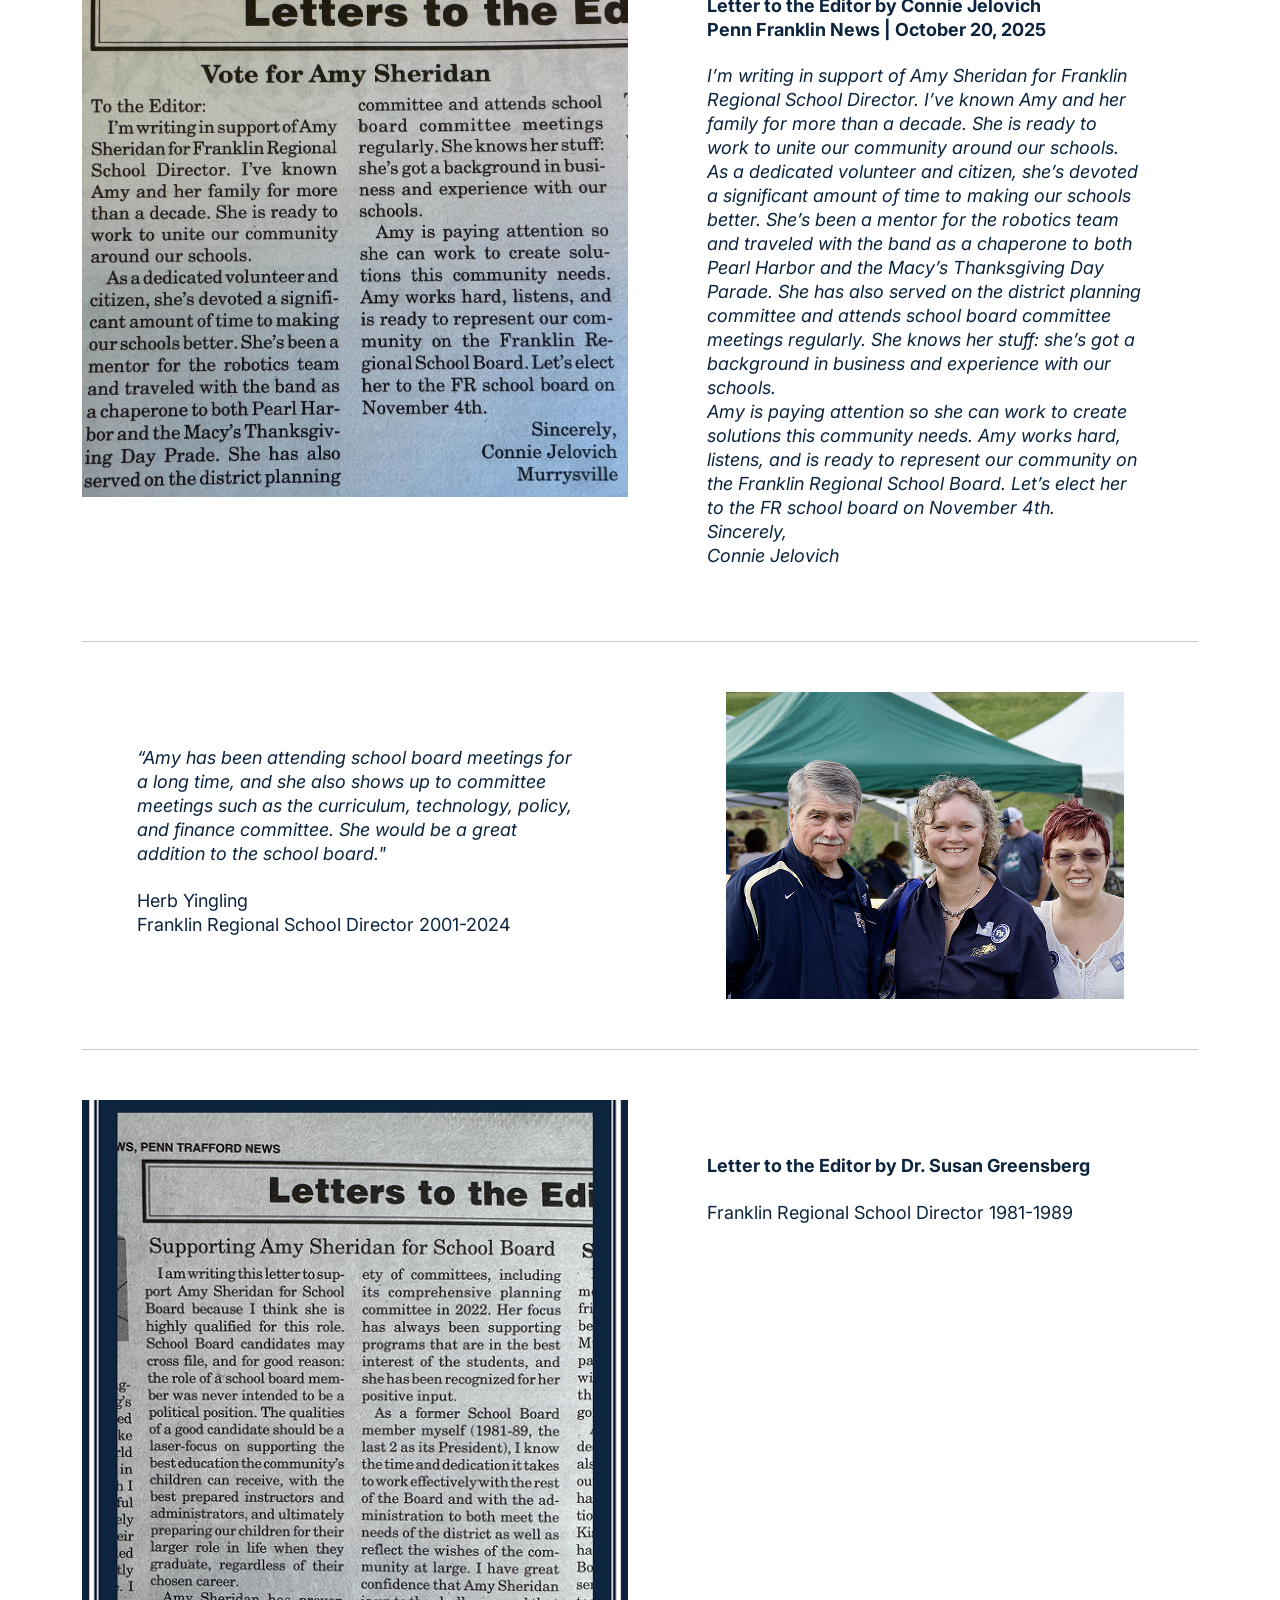
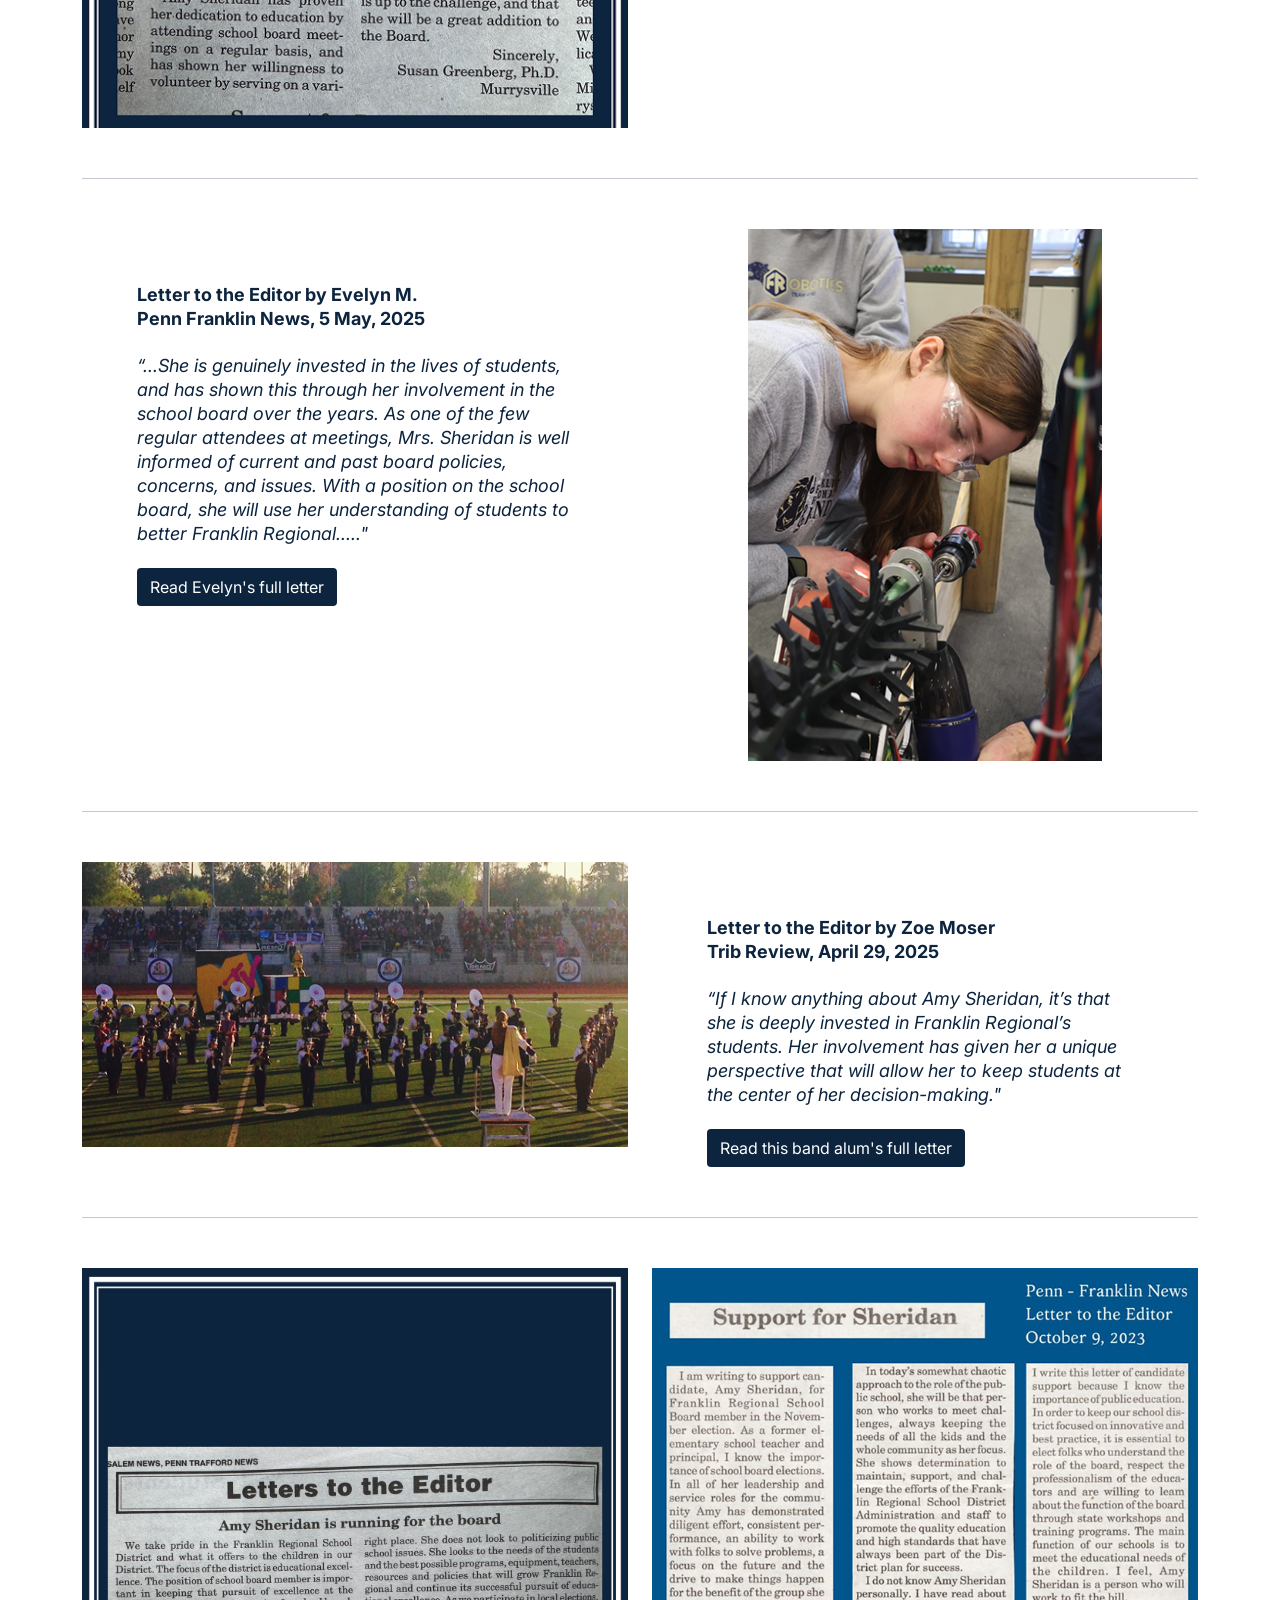
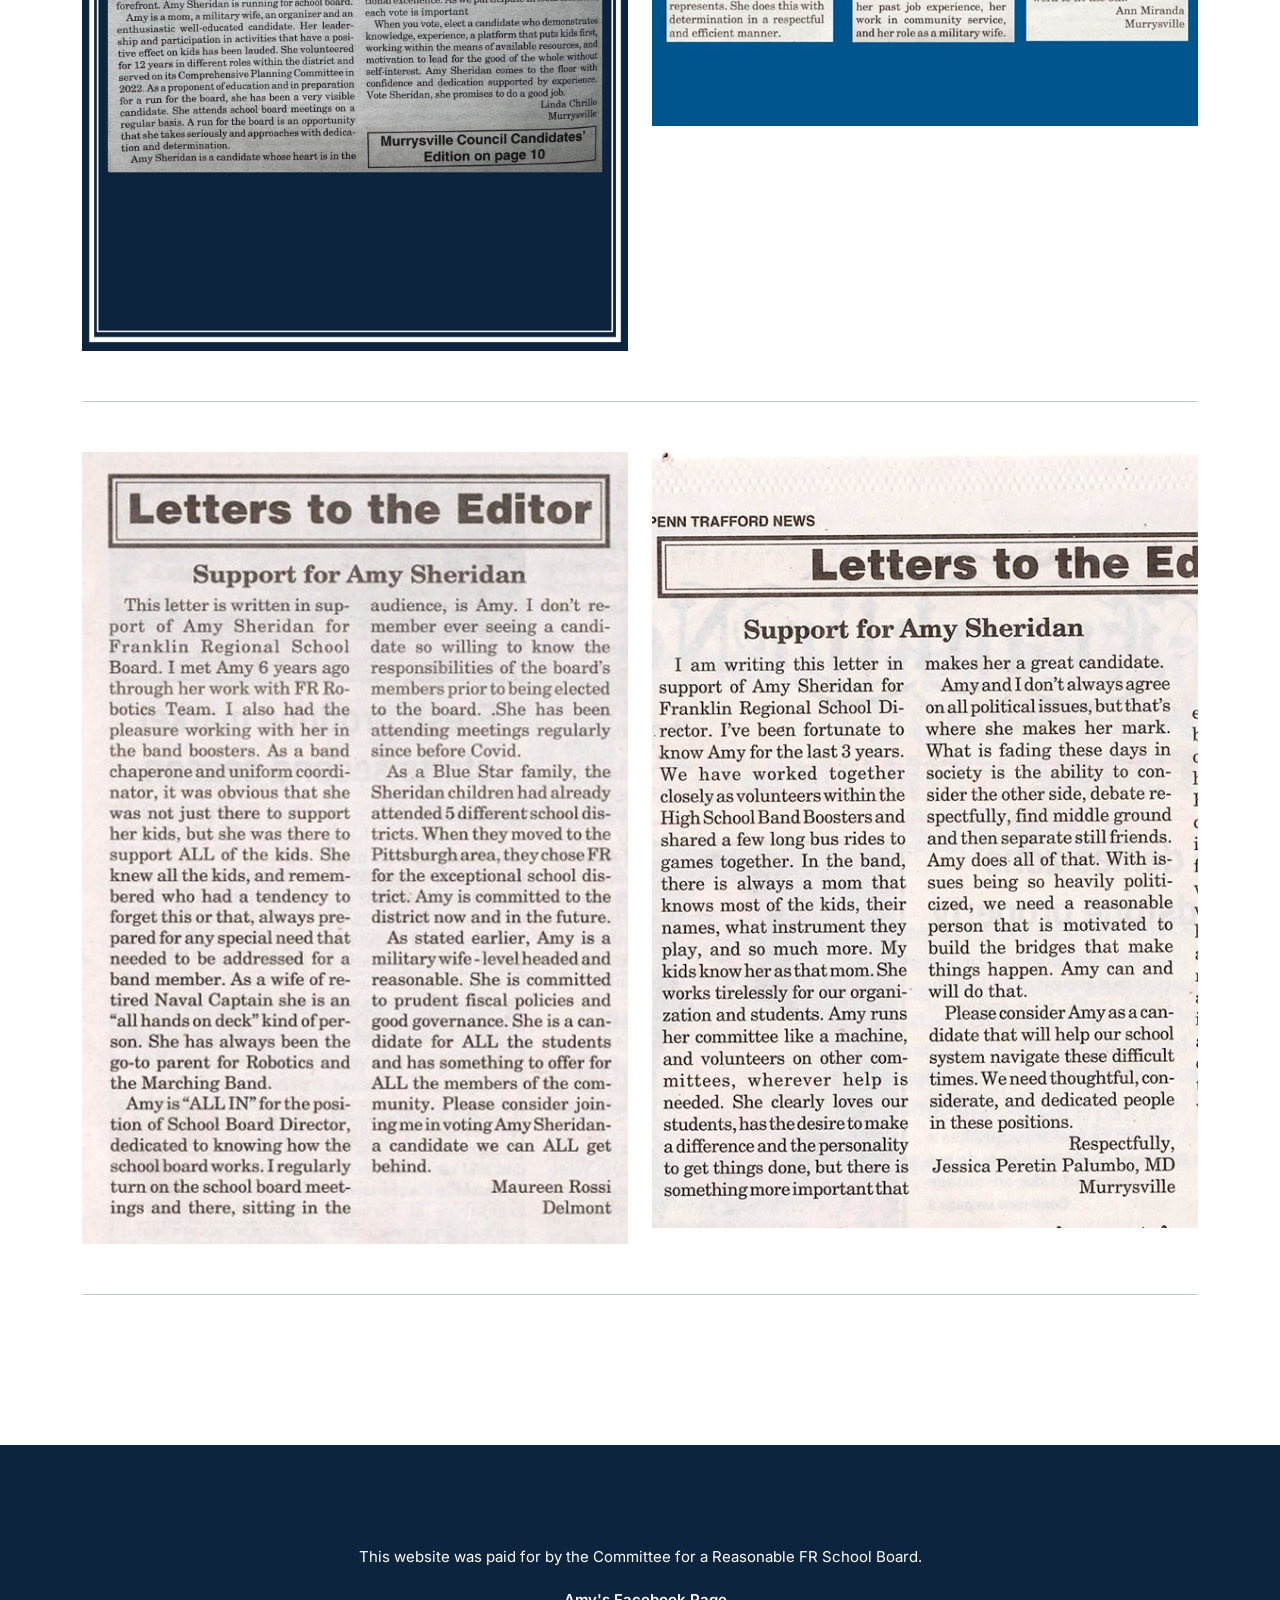
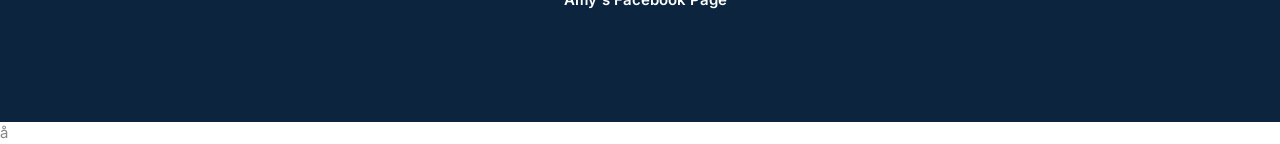
==== commit 8c3d7032: "more letters" ====
--- a/endorsements.html
+++ b/endorsements.html
@@ -128,6 +128,46 @@
             <div class="row">
                 <div class="col-lg-6 col-12">
                     <div class="quote">
+                        <p><b>Letter to the Editor by Paul Scheinert</b></p>
+                        <p><b>Penn Franklin News | October 20, 2025</b></p>
+                        <br>
+                        <p><i>“Support for Amy Sheridan for School Board”</i></p>
+                        <p><i>Amy Sheridan is a well-qualified candidate for election to the Franklin Regional Board of Directors.  Due to a worldwide economy and evolving technologies, our graduates need to be better prepared than ever to be successful in their chosen careers.  To achieve this goal, our schools need to produce graduates with strong professional interests.  Amy has demonstrated, through her commitment as a wife, a mother and a leader in our community, that she understands what it takes to develop graduates who enthusiastically pursue their future endeavors.</i></p>
+                        <p><i>She understands how the use of “hands on, minds on” education programs achieve this outcome.  FRSD has been successfully utilizing STEAM (Science, Technology. Engineering, Arts, and Math) programs for this purpose.   In addition, music, athletics, and training at career and technical centers are very effective.  Our school district needs to grow these in-house programs and better utilize training available outside of our district.  Amy will work to achieve these objectives!</i></p>
+                        <p><i>As a former board member, I believe that Amy will be highly effective at teaming with board members, administrators, teachers, and staff to prepare our students for tomorrow’s world.</i></p>
+                        <p><i>I urge you to vote for Amy on November 4th.  She will make a positive difference at FRSD.</i></p>
+                        <br>
+                        <p>Paul Scheinert</p>
+                        <p>Franklin Regional School Director 2006-2021</p>
+                    </div>
+                </div>
+                <div class="col-lg-6 col-12">
+                    <img src="assets/images/mr_s.jpg" alt="Paul Scheinert">
+                </div>
+            </div>
+            <hr class="rounded">
+            <div class="row">
+                <div class="col-lg-6 col-12">
+                    <img src="assets/images/connie.jpg" alt="Letter by Connie Jelovich">
+                </div>
+                <div class="col-lg-6 col-12">
+                    <div class="quote">
+                        <p><b>Letter to the Editor by Connie Jelovich</b></p>
+                        <p><b>Penn Franklin News | October 20, 2025</b></p>
+                        <br>
+                        <p><i>I’m writing in support of Amy Sheridan for Franklin Regional School Director. I’ve known Amy and her family for more than a decade. She is ready to work to unite our community around our schools.</i></p>
+                        <p><i>As a dedicated volunteer and citizen, she’s devoted a significant amount of time to making our schools better. She’s been a mentor for the robotics team and traveled with the band as a chaperone to both Pearl Harbor and the Macy’s Thanksgiving Day Parade. She has also served on the district planning committee and attends school board committee meetings regularly.  She knows her stuff: she’s got a background in business and experience with our schools.</i></p>
+                        <p><i>Amy is paying attention so she can work to create solutions this community needs.  Amy works hard, listens, and is ready to represent our community on the Franklin Regional School Board. Let’s elect her to the FR school board on November 4th.</i></p>
+                        <p><i>Sincerely,</i></p>
+                        <p><i>Connie Jelovich</i></p>
+                        <br>
+                    </div>
+                </div>
+            </div>
+            <hr class="rounded">
+            <div class="row">
+                <div class="col-lg-6 col-12">
+                    <div class="quote">
                         <p><i>“Amy has been attending school board meetings for a long time, and she also shows up to committee meetings such as the curriculum, technology, policy, and finance committee. 
 
                             She would be a great addition to the school board."</i></p>
@@ -147,11 +187,9 @@
                 </div>
                 <div class="col-lg-6 col-12">
                     <div class="quote">
-                        <p><b>Letter to the Editor</b></p>
-                        <p><b>Dr. Susan Greensberg</b></p>
-                        <br>
-                        <p>former FR school director</p>
-                        <p>(1981-1989)</p>
+                        <p><b>Letter to the Editor by Dr. Susan Greensberg</b></p>
+                        <br>
+                        <p>Franklin Regional School Director 1981-1989</p>
                     </div>
                 </div>
             </div>
--- a/assets/css/main.css
+++ b/assets/css/main.css
@@ -2248,6 +2248,7 @@
 
 .election-info p {
   color: #0C243E !important;
+  font-size: 24px;
 }
 
 /*======================================
@@ -2559,7 +2560,6 @@
 .endorsements img {
   display: block;
   margin: auto;
-  max-height: 400px;
 }
 
 .endorsements p {
